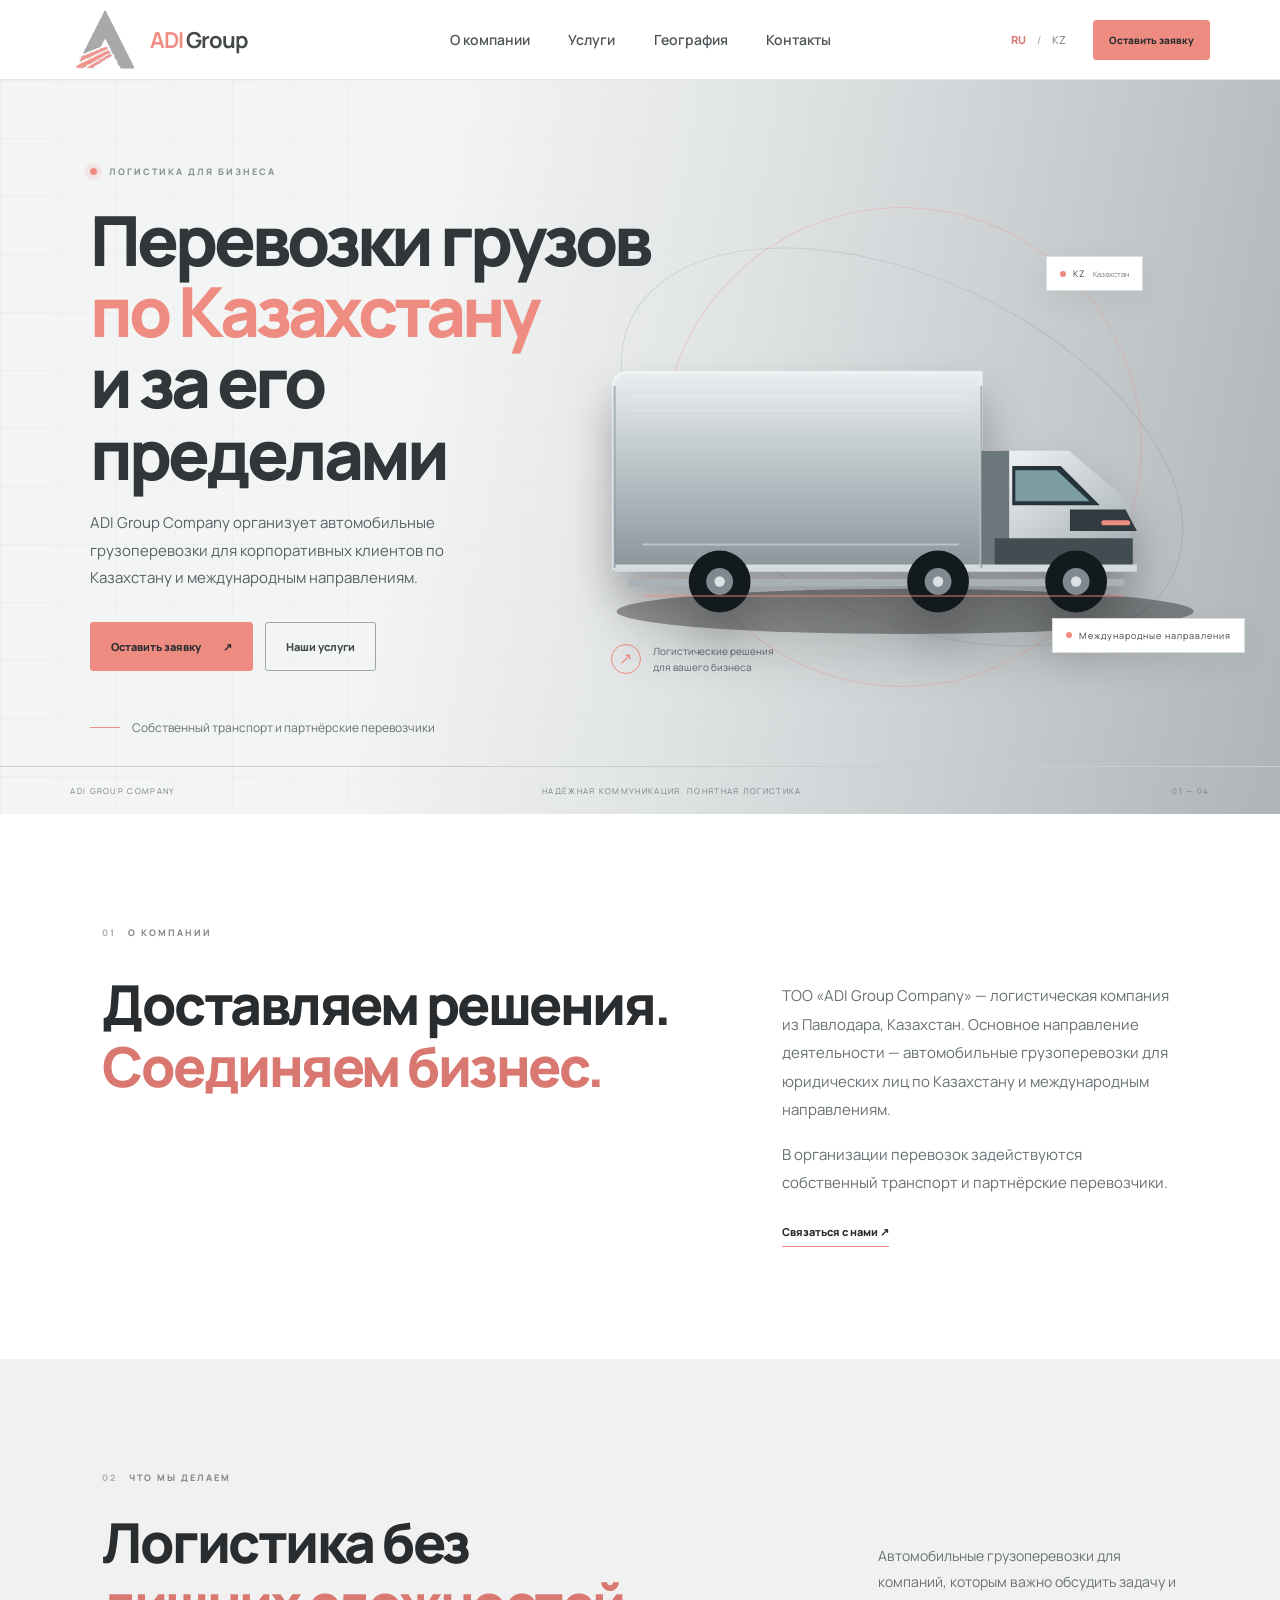
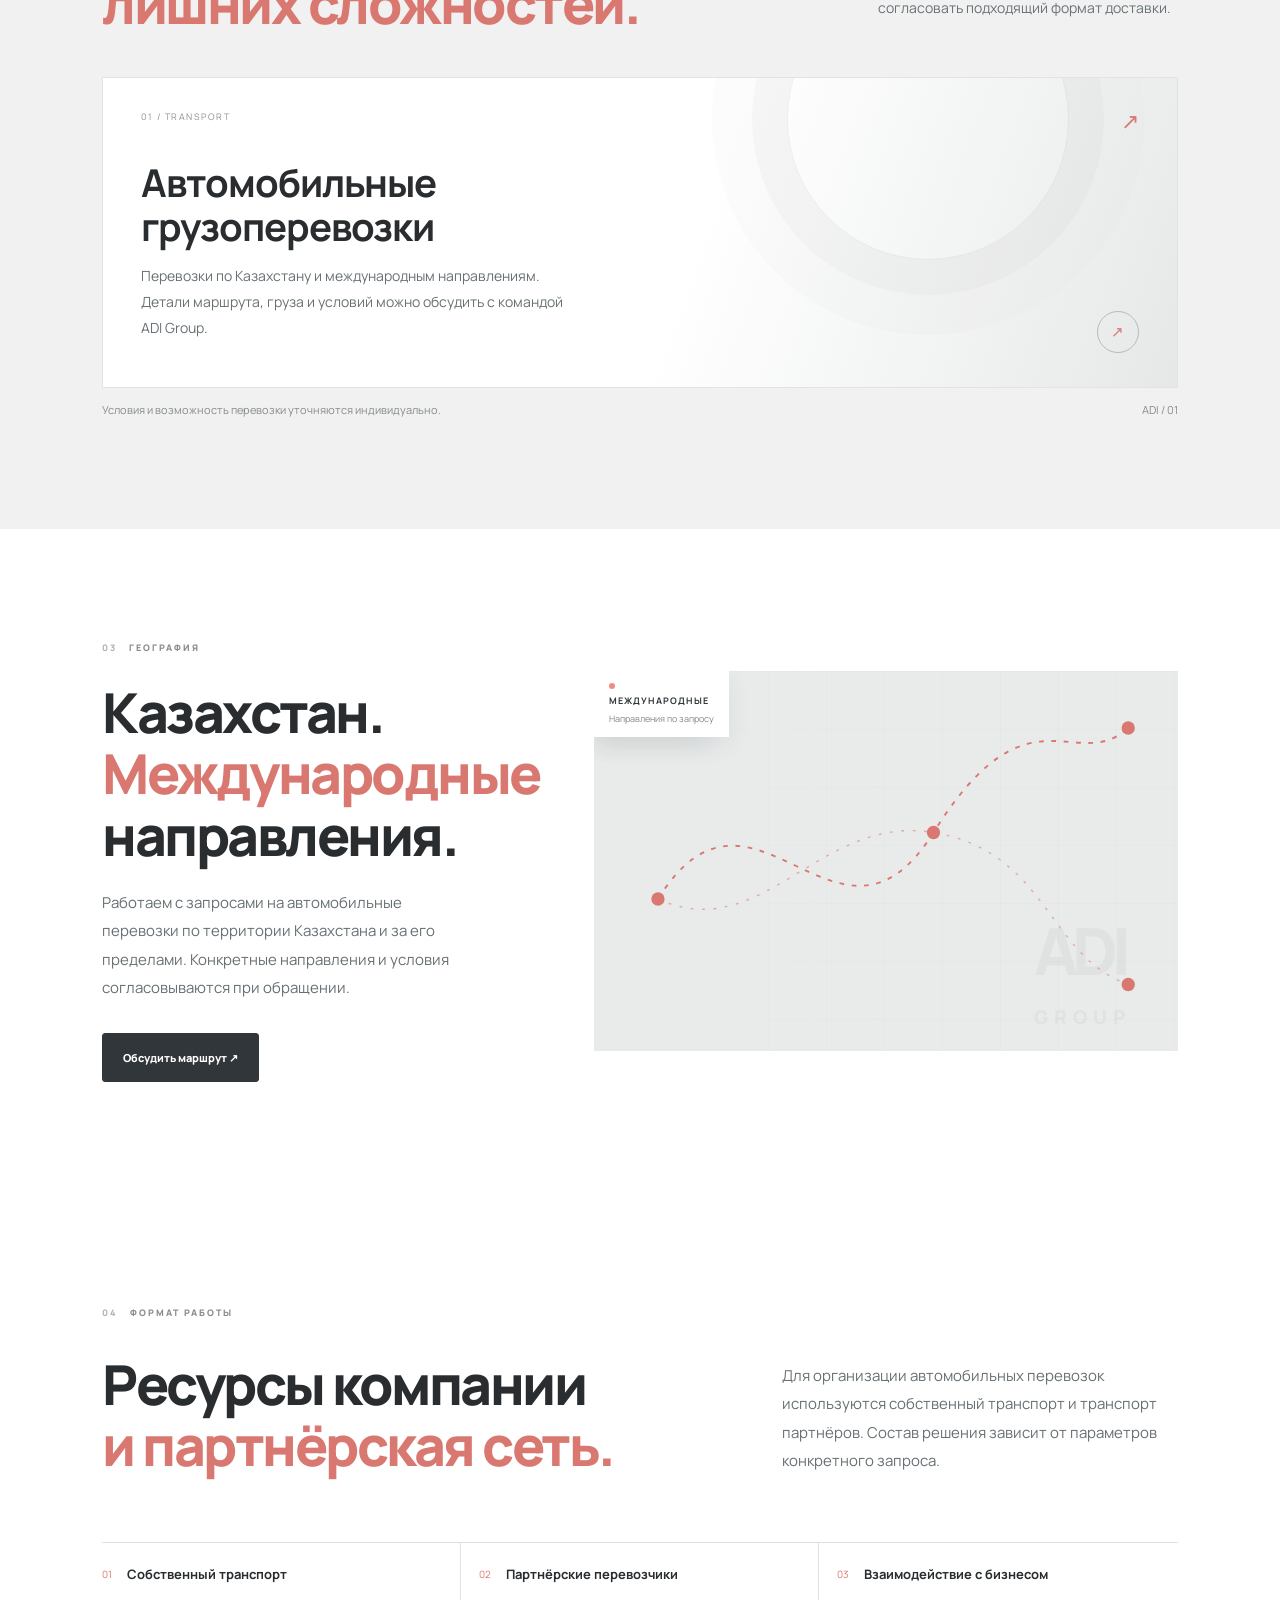
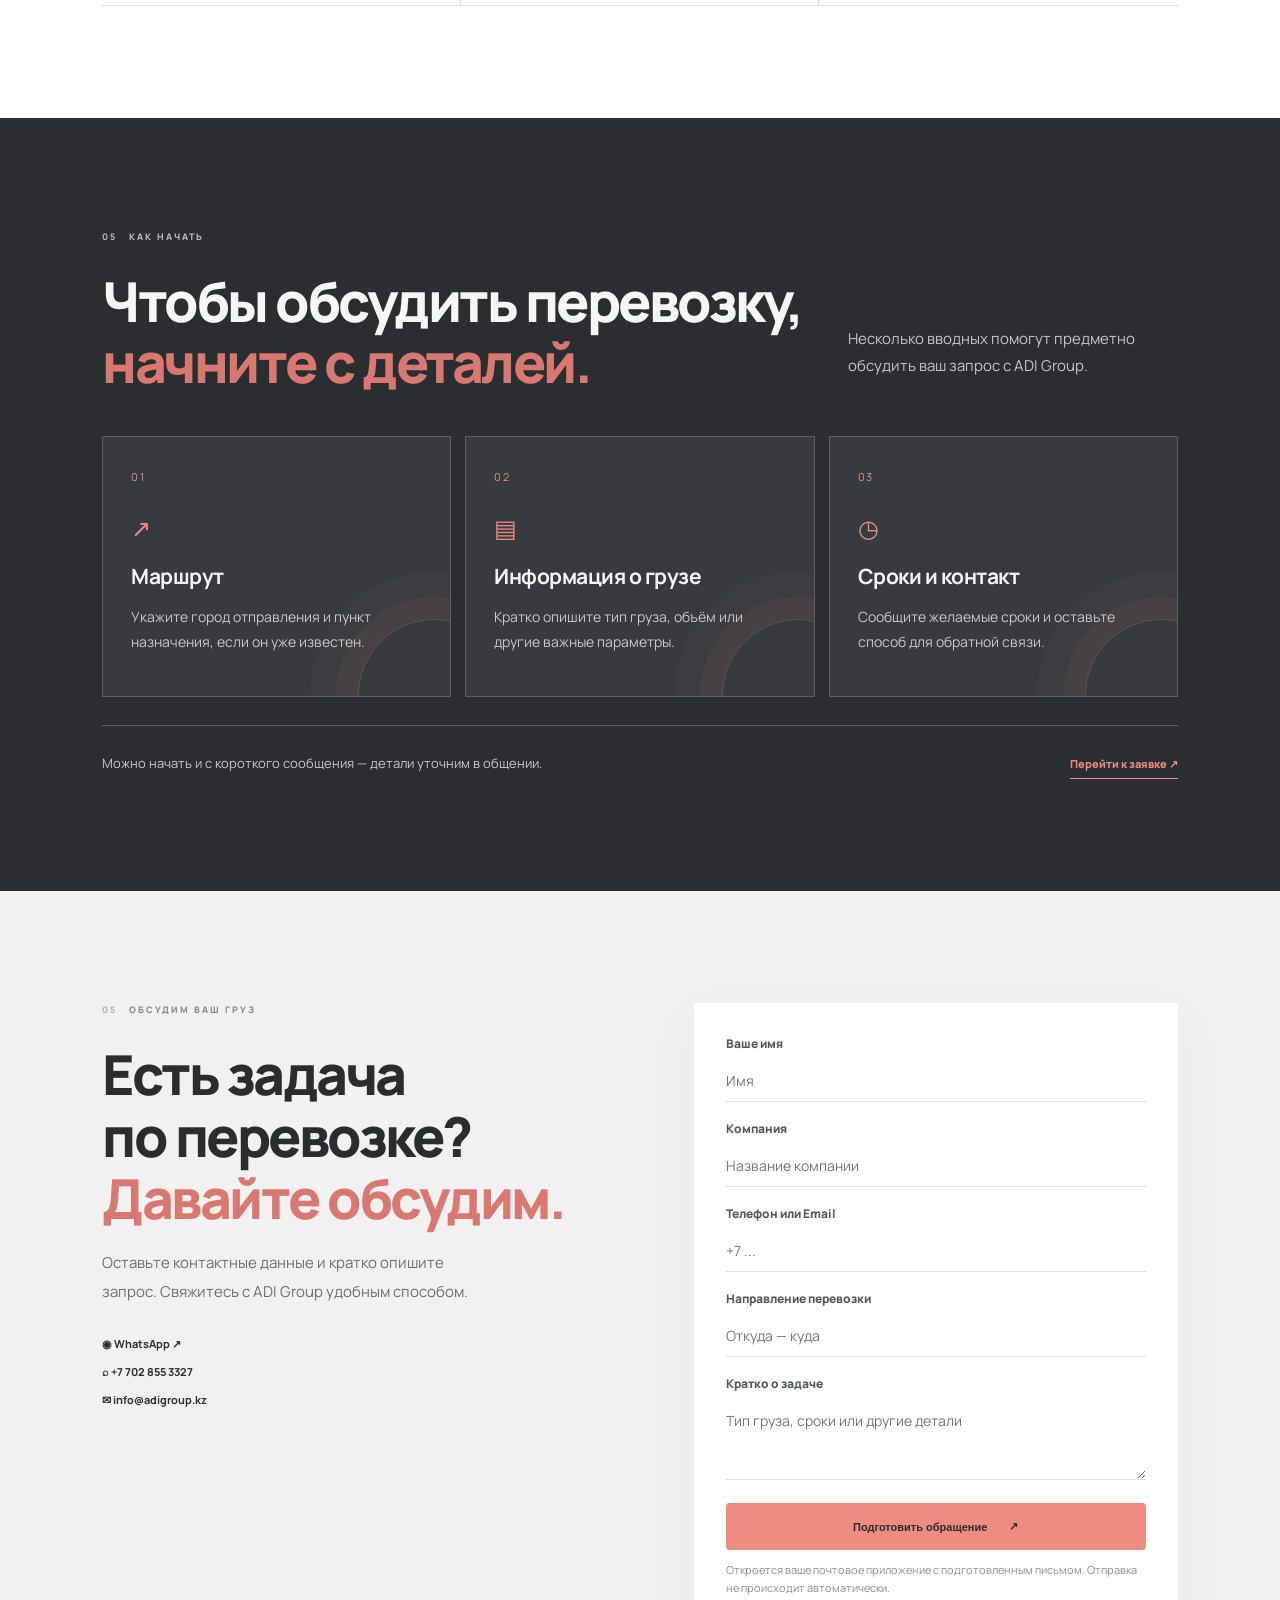
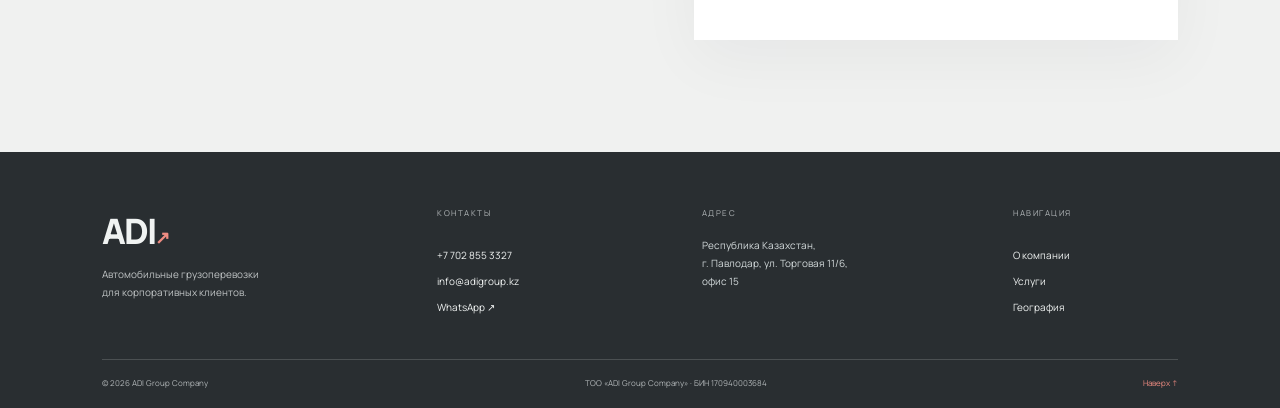
==== index.html @ 03a08337 "Add files via upload" ====
<!doctype html>
<html lang="ru">
<head>
<meta charset="utf-8">
<meta name="viewport" content="width=device-width, initial-scale=1">
<meta name="theme-color" content="#ffffff">
<link rel="icon" type="image/png" sizes="32x32" href="favicon-32.png">
<link rel="icon" type="image/png" sizes="192x192" href="favicon-192.png">
<link rel="apple-touch-icon" sizes="180x180" href="apple-touch-icon.png">
<meta name="description" content="ADI Group Company — автомобильные грузоперевозки по Казахстану и международным направлениям.">
<title>ADI Group Company — логистика</title>
<link rel="stylesheet" href="styles.css">
</head>
<body>
<header class="header">
  <a class="brand" href="#top" aria-label="ADI Group Company">
    <img src="adi-logo.png" alt="ADI Group Company" onerror="this.style.display='none'">
    <span class="brand-fallback"><b><i>ADI</i> Group</b></span>
  </a>
  <nav class="nav" id="nav">
    <a href="#about" data-i18n="navAbout">О компании</a>
    <a href="#services" data-i18n="navServices">Услуги</a>
    <a href="#geography" data-i18n="navGeo">География</a>
    <a href="#contacts" data-i18n="navContacts">Контакты</a>
  </nav>
  <div class="header-actions">
    <div class="lang-switch" aria-label="Язык"><button class="lang active" data-lang="ru">RU</button><span>/</span><button class="lang" data-lang="kk">KZ</button></div>
    <a class="button button-small" href="#request" data-i18n="request">Оставить заявку</a>
    <button class="menu-toggle" id="menuToggle" aria-label="Открыть меню">☰</button>
  </div>
</header>

<main id="top">
<section class="hero">
  <div class="hero-grid"></div>
  <div class="hero-content">
    <div class="eyebrow"><span class="pulse"></span><span data-i18n="eyebrow">ЛОГИСТИКА ДЛЯ БИЗНЕСА</span></div>
    <h1 data-i18n="heroTitle">Перевозки грузов<br><em>по Казахстану</em><br>и за его пределами</h1>
    <p class="hero-copy" data-i18n="heroCopy">ADI Group Company организует автомобильные грузоперевозки для корпоративных клиентов по Казахстану и международным направлениям.</p>
    <div class="hero-buttons">
      <a class="button" href="#request" data-i18n="request">Оставить заявку <span>↗</span></a>
      <a class="button button-ghost" href="#services" data-i18n="learn">Наши услуги</a>
    </div>
    <div class="hero-note"><span class="line"></span><span data-i18n="heroNote">Собственный транспорт и партнёрские перевозчики</span></div>
  </div>
  <div class="hero-art" aria-label="Иллюстрация грузового автомобиля">
    <div class="orbit orbit-one"></div><div class="orbit orbit-two"></div>
    <div class="route-label label-a"><span class="dot"></span> KZ <small data-i18n="routeLocal">Казахстан</small></div>
    <div class="route-label label-b"><span class="dot lime"></span><span data-i18n="routeIntl">Международные направления</span></div>
    <svg class="truck" viewBox="0 0 660 360" role="img" aria-label="Грузовой автомобиль">
      <defs><linearGradient id="cab" x1="0" y1="0" x2="1" y2="1"><stop stop-color="#f7f9fa"/><stop offset="1" stop-color="#9ea8ad"/></linearGradient><linearGradient id="trailer" x1="0" y1="0" x2="0" y2="1"><stop stop-color="#e9eef0"/><stop offset="1" stop-color="#8a969c"/></linearGradient></defs>
      <ellipse cx="333" cy="310" rx="280" ry="22" fill="#000" opacity=".35"/>
      <path d="M50 91 Q50 78 64 78 H407 V268 H50Z" fill="url(#trailer)" stroke="#f4f7f8" stroke-opacity=".65" stroke-width="3"/>
      <path d="M65 101H393M65 115H393" stroke="#fff" opacity=".22"/>
      <path d="M407 154H492L552 205V268H407Z" fill="url(#cab)"/>
      <path d="M437 169H484L522 207H437Z" fill="#25343b"/>
      <path d="M440 173H480L512 203H440Z" fill="#8eb0b8" opacity=".85"/>
      <path d="M407 154H434V268H407Z" fill="#6c777c"/>
      <path d="M493 211H547L558 232H493Z" fill="#303a3f"/>
      <path d="M420 239H554V268H420Z" fill="#424d52"/>
      <path d="M51 268H558" stroke="#d5dadd" stroke-width="7"/>
      <path d="M67 282H543" stroke="#a8b2b6" stroke-width="7" stroke-linecap="round"/>
      <circle cx="153" cy="281" r="30" fill="#131a1e"/><circle cx="153" cy="281" r="13" fill="#7e8a90"/><circle cx="153" cy="281" r="5" fill="#dce2e4"/>
      <circle cx="365" cy="281" r="30" fill="#131a1e"/><circle cx="365" cy="281" r="13" fill="#7e8a90"/><circle cx="365" cy="281" r="5" fill="#dce2e4"/>
      <circle cx="499" cy="281" r="30" fill="#131a1e"/><circle cx="499" cy="281" r="13" fill="#7e8a90"/><circle cx="499" cy="281" r="5" fill="#dce2e4"/>
      <path d="M78 245H385" stroke="#c4ced1" stroke-width="2" opacity=".8"/>
      <path d="M526 224H549" stroke="#ef8c82" stroke-width="5" stroke-linecap="round"/>
      <path d="M51 91V268M407 91V268" stroke="#6d7b80" stroke-opacity=".5" stroke-width="2"/>
      <path d="M80 295H545" stroke="#ef8c82" stroke-width="2" opacity=".45"/>
    </svg>
    <div class="art-caption"><span class="caption-icon">↗</span><span data-i18n="artCaption">Логистические решения<br>для вашего бизнеса</span></div>
  </div>
  <div class="hero-bottom"><span>ADI GROUP COMPANY</span><span data-i18n="heroBottom">НАДЁЖНАЯ КОММУНИКАЦИЯ. ПОНЯТНАЯ ЛОГИСТИКА.</span><span>01 — 04</span></div>
</section>

<section class="intro section" id="about">
  <div class="section-kicker"><span>01</span><span data-i18n="aboutKicker">О КОМПАНИИ</span></div>
  <div class="intro-layout">
    <h2 data-i18n="aboutTitle">Доставляем решения.<br><em>Соединяем бизнес.</em></h2>
    <div class="intro-text"><p data-i18n="aboutText">ТОО «ADI Group Company» — логистическая компания из Павлодара, Казахстан. Основное направление деятельности — автомобильные грузоперевозки для юридических лиц по Казахстану и международным направлениям.</p><p data-i18n="aboutText2">В организации перевозок задействуются собственный транспорт и партнёрские перевозчики.</p><a class="text-link" href="#contacts" data-i18n="contactUs">Связаться с нами ↗</a></div>
  </div>
</section>

<section class="services section" id="services">
  <div class="section-heading"><div><div class="section-kicker"><span>02</span><span data-i18n="servicesKicker">ЧТО МЫ ДЕЛАЕМ</span></div><h2 data-i18n="servicesTitle">Логистика без<br><em>лишних сложностей.</em></h2></div><p data-i18n="servicesLead">Автомобильные грузоперевозки для компаний, которым важно обсудить задачу и согласовать подходящий формат доставки.</p></div>
  <div class="service-card">
    <div class="service-number">01 / TRANSPORT</div><div class="service-icon">↗</div>
    <h3 data-i18n="serviceTitle">Автомобильные<br>грузоперевозки</h3>
    <p data-i18n="serviceText">Перевозки по Казахстану и международным направлениям. Детали маршрута, груза и условий можно обсудить с командой ADI Group.</p>
    <a href="#request" class="round-arrow" aria-label="Оставить заявку">↗</a>
  </div>
  <div class="service-foot"><span data-i18n="serviceFoot">Условия и возможность перевозки уточняются индивидуально.</span><span>ADI / 01</span></div>
</section>

<section class="geography section" id="geography">
  <div class="geo-copy"><div class="section-kicker"><span>03</span><span data-i18n="geoKicker">ГЕОГРАФИЯ</span></div><h2 data-i18n="geoTitle">Казахстан.<br><em>Международные</em><br>направления.</h2><p data-i18n="geoText">Работаем с запросами на автомобильные перевозки по территории Казахстана и за его пределами. Конкретные направления и условия согласовываются при обращении.</p><a class="button button-dark" href="#request" data-i18n="discussRoute">Обсудить маршрут ↗</a></div>
  <div class="map-visual">
    <div class="map-grid"></div><svg viewBox="0 0 600 400" class="map-lines" aria-hidden="true"><path d="M60 240 C160 80 250 330 350 170 S500 110 555 60" fill="none" stroke="#ef8c82" stroke-width="2" stroke-dasharray="5 8"/><path d="M60 240 C170 290 230 150 350 170 S470 300 555 330" fill="none" stroke="#ef8c82" stroke-width="1.5" stroke-dasharray="3 9" opacity=".55"/><circle cx="60" cy="240" r="7" fill="#ef8c82"/><circle cx="350" cy="170" r="7" fill="#ef8c82"/><circle cx="555" cy="60" r="7" fill="#ef8c82"/><circle cx="555" cy="330" r="7" fill="#ef8c82"/></svg>
    <div class="map-tag tag-one"><span class="dot lime"></span><b>КАЗАХСТАН</b><small data-i18n="mapBase">Базовая география</small></div><div class="map-tag tag-two"><span class="dot"></span><b data-i18n="mapBeyond">МЕЖДУНАРОДНЫЕ</b><small data-i18n="mapRoutes">Направления по запросу</small></div>
    <div class="map-watermark">ADI<br><span>GROUP</span></div>
  </div>
</section>

<section class="approach section">
  <div class="section-kicker"><span>04</span><span data-i18n="approachKicker">ФОРМАТ РАБОТЫ</span></div>
  <div class="approach-layout"><h2 data-i18n="approachTitle">Ресурсы компании<br><em>и партнёрская сеть.</em></h2><p data-i18n="approachText">Для организации автомобильных перевозок используются собственный транспорт и транспорт партнёров. Состав решения зависит от параметров конкретного запроса.</p></div>
  <div class="approach-strip"><div><span class="strip-symbol">01</span><b data-i18n="ownFleet">Собственный транспорт</b></div><div><span class="strip-symbol">02</span><b data-i18n="partners">Партнёрские перевозчики</b></div><div><span class="strip-symbol">03</span><b data-i18n="b2b">Взаимодействие с бизнесом</b></div></div>
</section>



<section class="details section" id="how-to-start">
  <div class="section-kicker"><span>05</span><span data-i18n="detailsKicker">КАК НАЧАТЬ</span></div>
  <div class="details-heading">
    <h2 data-i18n="detailsTitle">Чтобы обсудить перевозку,<br><em>начните с деталей.</em></h2>
    <p data-i18n="detailsLead">Несколько вводных помогут предметно обсудить ваш запрос с ADI Group.</p>
  </div>
  <div class="details-cards">
    <article class="detail-card"><span class="detail-index">01</span><div class="detail-icon">↗</div><h3 data-i18n="detailOneTitle">Маршрут</h3><p data-i18n="detailOneText">Укажите город отправления и пункт назначения, если он уже известен.</p></article>
    <article class="detail-card"><span class="detail-index">02</span><div class="detail-icon">▤</div><h3 data-i18n="detailTwoTitle">Информация о грузе</h3><p data-i18n="detailTwoText">Кратко опишите тип груза, объём или другие важные параметры.</p></article>
    <article class="detail-card"><span class="detail-index">03</span><div class="detail-icon">◷</div><h3 data-i18n="detailThreeTitle">Сроки и контакт</h3><p data-i18n="detailThreeText">Сообщите желаемые сроки и оставьте способ для обратной связи.</p></article>
  </div>
  <div class="details-cta"><span data-i18n="detailsBottom">Можно начать и с короткого сообщения — детали уточним в общении.</span><a class="text-link" href="#request" data-i18n="detailsButton">Перейти к заявке ↗</a></div>
</section>

<section class="request section" id="request">
  <div class="request-copy"><div class="section-kicker"><span>05</span><span data-i18n="requestKicker">ОБСУДИМ ВАШ ГРУЗ</span></div><h2 data-i18n="requestTitle">Есть задача<br>по перевозке?<br><em>Давайте обсудим.</em></h2><p data-i18n="requestText">Оставьте контактные данные и кратко опишите запрос. Свяжитесь с ADI Group удобным способом.</p><div class="quick-links"><a href="https://wa.me/77028553327" target="_blank" rel="noopener">◉ WhatsApp ↗</a><a href="tel:+77028553327">⌕ +7 702 855 3327</a><a href="mailto:info@adigroup.kz">✉ info@adigroup.kz</a></div></div>
  <form class="request-form" id="leadForm">
    <label><span data-i18n="formName">Ваше имя</span><input name="name" required placeholder="Имя"></label>
    <label><span data-i18n="formCompany">Компания</span><input name="company" placeholder="Название компании"></label>
    <label><span data-i18n="formPhone">Телефон или Email</span><input name="contact" required placeholder="+7 ..."></label>
    <label><span data-i18n="formRoute">Направление перевозки</span><input name="route" placeholder="Откуда — куда"></label>
    <label><span data-i18n="formMessage">Кратко о задаче</span><textarea name="message" rows="3" placeholder="Тип груза, сроки или другие детали"></textarea></label>
    <button class="button submit-button" type="submit"><span data-i18n="sendRequest">Подготовить обращение</span><span>↗</span></button>
    <p class="form-note" data-i18n="formNote">Откроется ваше почтовое приложение с подготовленным письмом. Отправка не происходит автоматически.</p>
    <p class="form-status" id="formStatus" role="status"></p>
  </form>
</section>
</main>

<footer class="footer" id="contacts">
  <div class="footer-top"><div class="footer-brand"><div class="footer-mark">ADI<span>↗</span></div><p data-i18n="footerDesc">Автомобильные грузоперевозки<br>для корпоративных клиентов.</p></div><div class="footer-contact"><span class="footer-label" data-i18n="footerContact">КОНТАКТЫ</span><a href="tel:+77028553327">+7 702 855 3327</a><a href="mailto:info@adigroup.kz">info@adigroup.kz</a><a href="https://wa.me/77028553327" target="_blank" rel="noopener">WhatsApp ↗</a></div><div class="footer-address"><span class="footer-label" data-i18n="footerAddress">АДРЕС</span><p data-i18n="address">Республика Казахстан,<br>г. Павлодар, ул. Торговая 11/6,<br>офис 15</p></div><div class="footer-nav"><span class="footer-label" data-i18n="footerMenu">НАВИГАЦИЯ</span><a href="#about" data-i18n="navAbout">О компании</a><a href="#services" data-i18n="navServices">Услуги</a><a href="#geography" data-i18n="navGeo">География</a></div></div>
  <div class="footer-bottom"><span>© <span id="year"></span> ADI Group Company</span><span data-i18n="footerLegal">ТОО «ADI Group Company» · БИН 170940003684</span><a href="#top" data-i18n="backTop">Наверх ↑</a></div>
</footer>
<script src="script.js"></script>
</body></html>
---- styles.css ----
@import url('https://fonts.googleapis.com/css2?family=Manrope:wght@400;500;600;700;800&display=swap');
:root{--bg:#f5f5f4;--panel:#fff;--text:#292d30;--muted:#74797c;--lime:#ef8c82;--line:rgba(45,49,52,.14);--coral:#ef8c82;--brand-gray:#a7a9ab}
*{box-sizing:border-box}html{scroll-behavior:smooth;scroll-padding-top:82px}body{margin:0;background:#f5f5f4;color:#292d30;font-family:Manrope,Arial,sans-serif}a{color:inherit;text-decoration:none}
.header{height:80px;background:#fff;color:#303437;display:flex;align-items:center;justify-content:space-between;padding:0 clamp(20px,5.5vw,86px);position:sticky;top:0;z-index:20;border-bottom:1px solid #e8e9e8}
.brand{display:flex;align-items:center;gap:12px;width:auto;min-width:190px}.brand img{width:64px;height:64px;object-fit:contain;flex:0 0 auto}.brand-fallback{display:flex;flex-direction:column;font-size:18px;line-height:1}.brand-fallback b{letter-spacing:-1px}.brand-fallback small{font-size:7px;letter-spacing:2px;color:#111;margin-top:5px}
.nav{display:flex;gap:clamp(18px,3vw,42px);font-size:13px;font-weight:600;color:#555b5e}.nav a{position:relative;padding:10px 0;transition:color .22s ease}.nav a::after{content:'';position:absolute;left:0;right:0;bottom:2px;height:2px;background:#ef8c82;transform:scaleX(0);transform-origin:left;transition:transform .24s ease;box-shadow:0 0 8px rgba(239,140,130,.5)}.nav a:hover,.nav a:focus-visible{color:#d96f67}.nav a:hover::after,.nav a:focus-visible::after{transform:scaleX(1)}.footer a:hover{color:#d96f67}.header-actions{display:flex;align-items:center;gap:22px}.lang-switch{display:flex;gap:6px;align-items:center;font-size:11px;color:#9a9d9f}.lang{background:none;border:0;color:#74797c;font:inherit;padding:5px;cursor:pointer}.lang.active{color:#d96f67;font-weight:800}
.button{display:inline-flex;align-items:center;justify-content:center;gap:22px;background:#ef8c82;color:#292d30;border:1px solid #ef8c82;padding:16px 20px;font-size:11px;font-weight:800;border-radius:3px;transition:.2s}.button:hover{background:#f5a39a;border-color:#f5a39a;transform:translateY(-2px)}.button-small{padding:12px 15px;font-size:10px}.menu-toggle{display:none;background:none;color:#303437;border:0;font-size:24px}
.hero{min-height:620px;background:linear-gradient(105deg,#292e31 0%,#343a3e 54%,#555b5e 100%);color:#f6f7f6;position:relative;overflow:hidden;padding:85px clamp(20px,7vw,110px) 78px;display:flex;align-items:center}
.hero-grid,.map-grid{position:absolute;inset:0;background-image:linear-gradient(rgba(255,255,255,.035) 1px,transparent 1px),linear-gradient(90deg,rgba(255,255,255,.035) 1px,transparent 1px);background-size:58px 58px;mask-image:linear-gradient(90deg,transparent,#000 50%,#000)}
.hero-content{position:relative;z-index:3;width:52%;max-width:640px}.eyebrow,.section-kicker{display:flex;align-items:center;gap:12px;font-size:9px;letter-spacing:2px;font-weight:800;color:#c5c8c9}.pulse{width:7px;height:7px;background:#ef8c82;border-radius:50%;box-shadow:0 0 0 5px rgba(239,140,130,.15)}
h1{font-size:clamp(43px,5.4vw,76px);line-height:1.03;letter-spacing:-4px;margin:26px 0 20px;font-weight:800}h1 em,h2 em{font-style:normal;color:#ef8c82}.hero-copy{font-size:13px;line-height:1.9;color:#d0d3d4;max-width:435px}.hero-buttons{display:flex;gap:12px;margin-top:30px}.button-ghost{background:transparent;color:#f0f1f1;border-color:#9a9fa1}.button-ghost:hover{background:#4a5053}.hero-note{display:flex;align-items:center;gap:12px;margin-top:48px;color:#c0c4c5;font-size:10px}.line{width:30px;height:1px;background:#ef8c82}
.hero-art{position:absolute;right:1%;width:57%;height:100%;top:0;display:flex;align-items:center;justify-content:center}.truck{width:100%;max-width:680px;position:relative;z-index:2;filter:drop-shadow(0 28px 22px rgba(0,0,0,.3));margin-top:60px}.orbit{position:absolute;border:1px solid rgba(239,140,130,.25);border-radius:50%;width:480px;height:480px;transform:rotate(-25deg)}.orbit-two{width:600px;height:340px;border-color:rgba(255,255,255,.12);transform:rotate(25deg)}
.route-label{position:absolute;z-index:4;background:#41484b;border:1px solid rgba(255,255,255,.18);padding:10px 13px;font-size:9px;letter-spacing:1px;color:#f2f3f3;display:flex;align-items:center;gap:7px;box-shadow:0 12px 35px #0003}.route-label small{color:#d0d3d4;letter-spacing:0}.dot{width:6px;height:6px;border-radius:50%;background:#ef8c82;display:inline-block}.dot.lime{background:#ef8c82}.label-a{top:24%;right:17%}.label-b{bottom:22%;right:3%}.art-caption{position:absolute;bottom:19%;left:10%;display:flex;align-items:center;gap:12px;color:#d0d3d4;font-size:10px;line-height:1.6}.caption-icon{width:30px;height:30px;display:grid;place-items:center;border:1px solid #ef8c82;color:#ef8c82;border-radius:50%;font-size:16px}
.hero-bottom{position:absolute;bottom:0;left:0;right:0;padding:18px clamp(20px,5.5vw,86px);border-top:1px solid rgba(255,255,255,.17);display:flex;justify-content:space-between;color:#c0c4c5;font-size:8px;letter-spacing:1.3px}
.section{padding:100px clamp(20px,8vw,125px)}.section-kicker{color:#858b8e}.section-kicker span:first-child{color:#b0b4b6}h2{font-size:clamp(34px,4.3vw,58px);line-height:1.12;letter-spacing:-2.5px;margin:0;font-weight:800}h2 em{color:#d97870}
.intro{background:#fff}.intro-layout{display:grid;grid-template-columns:1.2fr .8fr;gap:8%;align-items:start;margin-top:35px}.intro-text{padding-top:8px}.intro-text p,.geo-copy p,.approach-layout p,.request-copy>p{font-size:13px;line-height:1.9;color:#687074;margin:0 0 16px}.text-link{display:inline-block;font-size:11px;font-weight:800;margin-top:10px;border-bottom:1px solid #ef8c82;padding-bottom:7px}
.services{background:#f0f1f0}.section-heading{display:flex;justify-content:space-between;align-items:end;gap:40px;margin-bottom:42px}.section-heading h2{margin-top:28px}.section-heading>p{max-width:300px;color:#697276;font-size:12px;line-height:1.8}
.service-card{background:linear-gradient(110deg,#fff 0%,#fff 55%,#e6e8e8 100%);color:#292d30;min-height:260px;padding:32px 38px;position:relative;overflow:hidden;border:1px solid #e2e4e4}.service-card:after{content:"";position:absolute;width:280px;height:280px;border:1px solid #a7a9ab30;border-radius:50%;right:10%;top:-100px;box-shadow:0 0 0 35px #a7a9ab12,0 0 0 75px #a7a9ab09}.service-number{font-size:9px;color:#8b9092;letter-spacing:1.5px}.service-icon{position:absolute;right:38px;top:28px;color:#d97870;font-size:22px}.service-card h3{font-size:31px;line-height:1.15;letter-spacing:-1px;margin:38px 0 12px;position:relative;z-index:1}.service-card p{max-width:440px;color:#687074;font-size:11px;line-height:1.8;position:relative;z-index:1}.round-arrow{position:absolute;right:38px;bottom:34px;border:1px solid #b7bbbd;color:#d97870;width:42px;height:42px;border-radius:50%;display:grid;place-items:center;z-index:2}.service-foot{display:flex;justify-content:space-between;color:#858b8e;font-size:9px;padding-top:14px}
.geography{background:#fff;display:grid;grid-template-columns:.8fr 1.2fr;gap:5%;align-items:center}.geo-copy h2{margin:28px 0 22px}.geo-copy p{max-width:370px}.button-dark{background:#303639;border-color:#303639;color:#fff;margin-top:14px}.button-dark:hover{background:#4b5255}
.map-visual{height:380px;background:#e9ebeb;position:relative;overflow:hidden;color:#303639}.map-grid{opacity:.45;background-image:linear-gradient(#a7a9ab20 1px,transparent 1px),linear-gradient(90deg,#a7a9ab20 1px,transparent 1px)}.map-lines{position:absolute;inset:0;width:100%;height:100%;z-index:2}.map-lines path{stroke:#d97870}.map-lines circle{fill:#d97870}.map-tag{position:absolute;z-index:3;background:#fff;padding:12px 15px;display:flex;flex-direction:column;gap:5px;font-size:9px;letter-spacing:1px;box-shadow:0 8px 25px #29323612}.map-tag small{font-size:9px;letter-spacing:0;color:#81888b}.map-watermark{position:absolute;right:8%;bottom:7%;font-size:65px;line-height:.75;font-weight:800;color:#a7a9ab20;letter-spacing:-6px}.map-watermark span{font-size:19px;letter-spacing:6px}
.approach{background:#fff;color:#292d30}.approach .section-kicker{color:#858b8e}.approach-layout{display:grid;grid-template-columns:1.2fr .8fr;gap:8%;margin:35px 0 50px}.approach-layout p{color:#687074;padding-top:8px}.approach-strip{display:grid;grid-template-columns:repeat(3,1fr);border-top:1px solid #dfe2e2;border-bottom:1px solid #dfe2e2}.approach-strip>div{padding:22px 18px;display:flex;align-items:center;gap:15px;border-right:1px solid #dfe2e2;font-size:11px}.approach-strip>div:first-child{padding-left:0}.approach-strip>div:last-child{border:0}.strip-symbol{color:#d97870;font-size:10px}
.request{background:#f0f1f0;display:grid;grid-template-columns:1fr 1fr;gap:10%}.request-copy h2{margin:28px 0 20px}.request-copy>p{max-width:370px}.quick-links{display:flex;flex-direction:column;gap:13px;margin-top:30px;font-size:11px;font-weight:700}.quick-links a:hover{color:#d97870}.request-form{background:#fff;padding:32px;box-shadow:0 20px 60px #1520240b}.request-form label{display:block;margin-bottom:18px}.request-form label span{display:block;font-size:10px;font-weight:800;margin-bottom:8px;color:#4f5a5e}.request-form input,.request-form textarea{width:100%;border:0;border-bottom:1px solid #dce0e0;padding:11px 0;font:inherit;font-size:12px;outline:none;background:transparent;resize:vertical}.request-form input:focus,.request-form textarea:focus{border-color:#d97870}.submit-button{width:100%;cursor:pointer}.form-note,.form-status{font-size:9px;line-height:1.6;color:#849094}.form-status{color:#9b514b;font-weight:700}
.footer{background:#292e31;color:#f0f3f2;padding:55px clamp(20px,8vw,125px) 20px}.footer-top{display:grid;grid-template-columns:1.3fr 1fr 1.2fr .7fr;gap:30px;padding-bottom:45px}.footer-mark{font-size:35px;font-weight:800;letter-spacing:-2px}.footer-mark span{color:#ef8c82;font-size:18px}.footer-brand p{font-size:10px;line-height:1.8;color:#c0c4c5}.footer-label{font-size:8px;letter-spacing:1.5px;color:#b2b7b9;display:block;margin-bottom:18px}.footer-contact,.footer-nav{display:flex;flex-direction:column;gap:12px;font-size:10px}.footer-address p{font-size:10px;line-height:1.8;color:#d4dbdc}.footer-bottom{border-top:1px solid rgba(255,255,255,.16);padding-top:17px;display:flex;justify-content:space-between;color:#b2b7b9;font-size:8px}.footer-bottom a{color:#ef8c82}
@media(max-width:900px){.nav{gap:14px}.header{padding:0 22px}.hero{padding-left:7vw}.hero-content{width:58%}.hero-art{right:-12%;width:62%;opacity:.8}.section{padding:80px 7vw}.footer-top{grid-template-columns:repeat(2,1fr)}}
@media(max-width:680px){.header{height:70px}.brand{width:auto}.brand img{width:54px;height:54px}.nav{display:none;position:absolute;top:70px;left:0;right:0;background:#fff;padding:22px;flex-direction:column;border-top:1px solid #e8e9e8}.nav.open{display:flex}.header-actions{gap:10px}.header-actions>.button{display:none}.menu-toggle{display:block}.hero{min-height:740px;align-items:flex-start;padding:75px 22px 80px}.hero-content{width:100%}h1{font-size:clamp(42px,12vw,62px);letter-spacing:-2.5px}.hero-copy{max-width:370px}.hero-art{width:120%;height:360px;top:auto;bottom:48px;right:-26%;opacity:.8}.truck{margin-top:0}.orbit{width:300px;height:300px}.orbit-two{width:380px;height:230px}.label-a{top:15%;right:18%}.label-b{bottom:12%;right:12%}.art-caption{display:none}.hero-bottom{padding:14px 22px}.hero-bottom span:nth-child(2){display:none}.section{padding:70px 22px}.intro-layout,.geography,.approach-layout,.request{grid-template-columns:1fr;gap:28px}.intro-layout{margin-top:25px}.section-heading{display:block}.section-heading>p{margin-top:20px}.service-card{padding:28px 24px}.service-card h3{font-size:28px}.service-card p{max-width:80%}.round-arrow{right:22px;bottom:25px}.map-visual{height:300px}.approach-layout{margin-bottom:30px}.approach-strip{grid-template-columns:1fr}.approach-strip>div{border-right:0;border-bottom:1px solid #dfe2e2;padding:17px 0}.approach-strip>div:last-child{border-bottom:0}.request-form{padding:24px 20px}.footer{padding:45px 22px 18px}.footer-top{grid-template-columns:1fr 1fr;gap:32px 18px}.footer-bottom{flex-wrap:wrap;gap:12px}.footer-bottom span:nth-child(2){width:100%;order:3}}

/* Approved visual direction: light corporate header/hero, logo-matched gray and coral */
.header{background:#fff;color:#303437;border-bottom:1px solid #e7e8e8}
.brand{width:205px;gap:12px}.brand img{width:68px;height:68px;object-fit:contain}
.brand-fallback{font-size:22px;color:#44494c}.brand-fallback b{font-style:normal;white-space:nowrap}.brand-fallback b i{font-style:normal;color:#ef8c82}.brand-fallback small{font-size:8px;letter-spacing:2.6px;color:#92979a;margin-top:7px}
.nav{color:#4d5559}.nav a:hover,.nav a:focus-visible{color:#d97870}.lang{color:#70777a}.lang.active{color:#d97870}
.hero{background:linear-gradient(100deg,#f3f4f4 0%,#f3f4f4 33%,#dfe2e3 57%,#aeb4b7 100%);color:#30363a;min-height:630px}
.hero-grid{background-image:linear-gradient(rgba(70,76,80,.035) 1px,transparent 1px),linear-gradient(90deg,rgba(70,76,80,.035) 1px,transparent 1px);mask-image:linear-gradient(90deg,#000,transparent 72%)}
.eyebrow{color:#8b9295}.hero-copy{color:#596165}.hero-note{color:#687176}.button-ghost{color:#41494d;border-color:#a0a6a8}.button-ghost:hover{background:#e4e6e6}.hero-bottom{color:#777f82;border-color:#c9cdce}.orbit{border-color:rgba(239,140,130,.32)}.orbit-two{border-color:rgba(50,58,62,.12)}.route-label{background:#fff;color:#3c4448;border-color:#d9dddd;box-shadow:0 10px 30px #29323612}.route-label small{color:#737b7e}.art-caption{color:#5d666a}
@media(max-width:680px){.brand{width:auto;gap:7px}.brand img{width:54px;height:58px}.brand-fallback{font-size:18px}.brand-fallback small{font-size:6px;letter-spacing:1.7px}}

/* v7 content density and readable type */
body{font-size:15px}
.nav{font-size:14px}
.hero-copy{font-size:15px;line-height:1.85}
.hero-note{font-size:12px}
.section{padding-top:112px;padding-bottom:112px}
.intro-text p,.geo-copy p,.approach-layout p,.request-copy>p{font-size:15px;line-height:1.9}
.section-heading>p{font-size:14px;line-height:1.85}
.service-card h3{font-size:clamp(32px,3vw,40px)}
.service-card p{font-size:14px;line-height:1.85}
.service-foot{font-size:11px}
.approach-strip>div{font-size:13px}
.request-form label span{font-size:12px}
.request-form input,.request-form textarea{font-size:14px}
.form-note{font-size:11px}
.details{background:#292e31;color:#f5f6f6}
.details .section-kicker{color:#b8bec0}
.details-heading{display:flex;align-items:end;justify-content:space-between;gap:40px;margin:28px 0 42px}
.details-heading>p{max-width:330px;color:#c2c7c8;font-size:15px;line-height:1.8}
.details-cards{display:grid;grid-template-columns:repeat(3,1fr);gap:14px}
.detail-card{position:relative;min-height:245px;padding:28px;background:#353b3e;border:1px solid #596064;overflow:hidden}
.detail-card:after{content:"";position:absolute;width:150px;height:150px;border:1px solid #ef8c8240;border-radius:50%;right:-60px;bottom:-75px;box-shadow:0 0 0 22px #ef8c8210,0 0 0 48px #ef8c8208}
.detail-index{font-size:11px;color:#ef8c82;letter-spacing:1.5px}
.detail-icon{font-size:24px;color:#ef8c82;margin-top:25px}
.detail-card h3{font-size:21px;margin:18px 0 10px;letter-spacing:-.5px}
.detail-card p{font-size:14px;line-height:1.8;color:#c5cbcc;max-width:280px}
.details-cta{display:flex;justify-content:space-between;align-items:center;gap:20px;border-top:1px solid #596064;margin-top:28px;padding-top:20px;color:#c5cbcc;font-size:13px}
.details-cta .text-link{color:#ef8c82}
@media(max-width:680px){.section{padding-top:78px;padding-bottom:78px}.hero-copy{font-size:14px}.intro-text p,.geo-copy p,.approach-layout p,.request-copy>p{font-size:14px}.details-heading{display:block}.details-heading>p{font-size:14px;margin-top:18px}.details-cards{grid-template-columns:1fr}.detail-card{min-height:200px}.details-cta{align-items:flex-start;flex-direction:column}.service-card p{font-size:13px}}
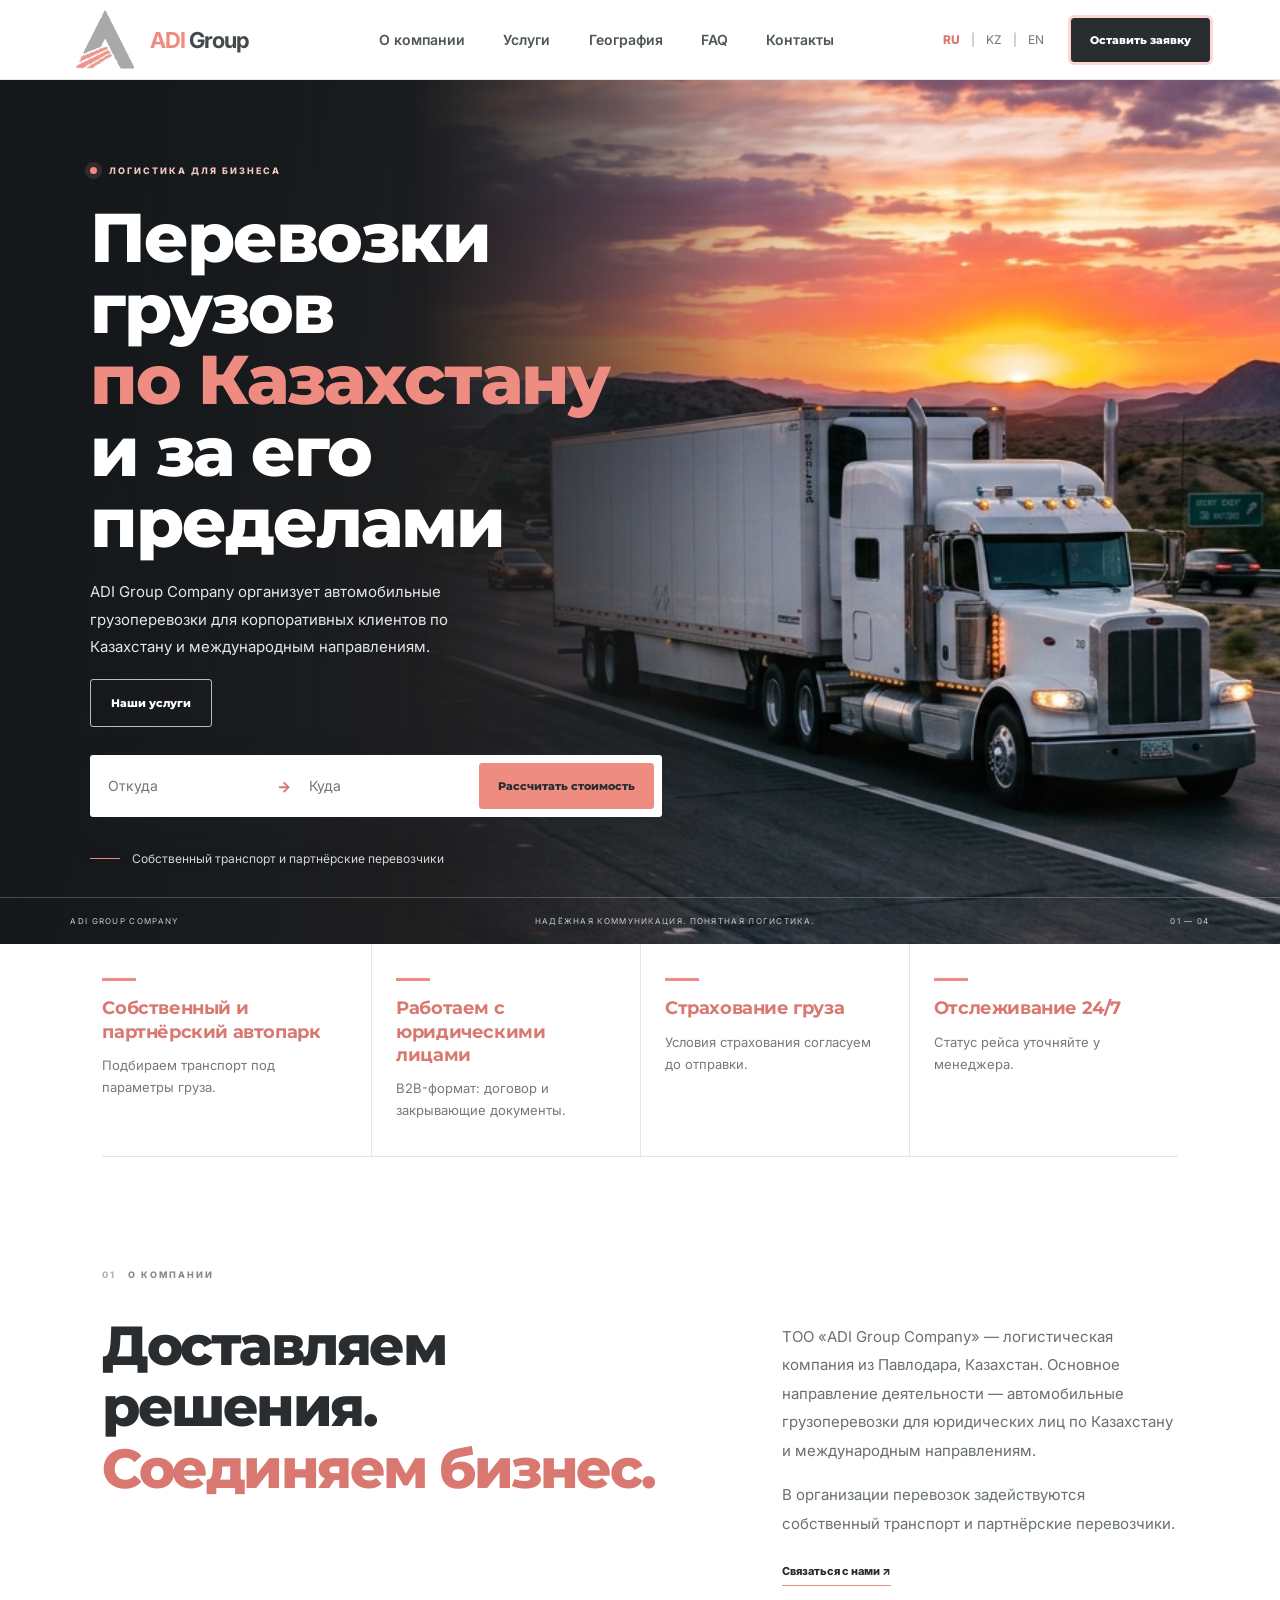
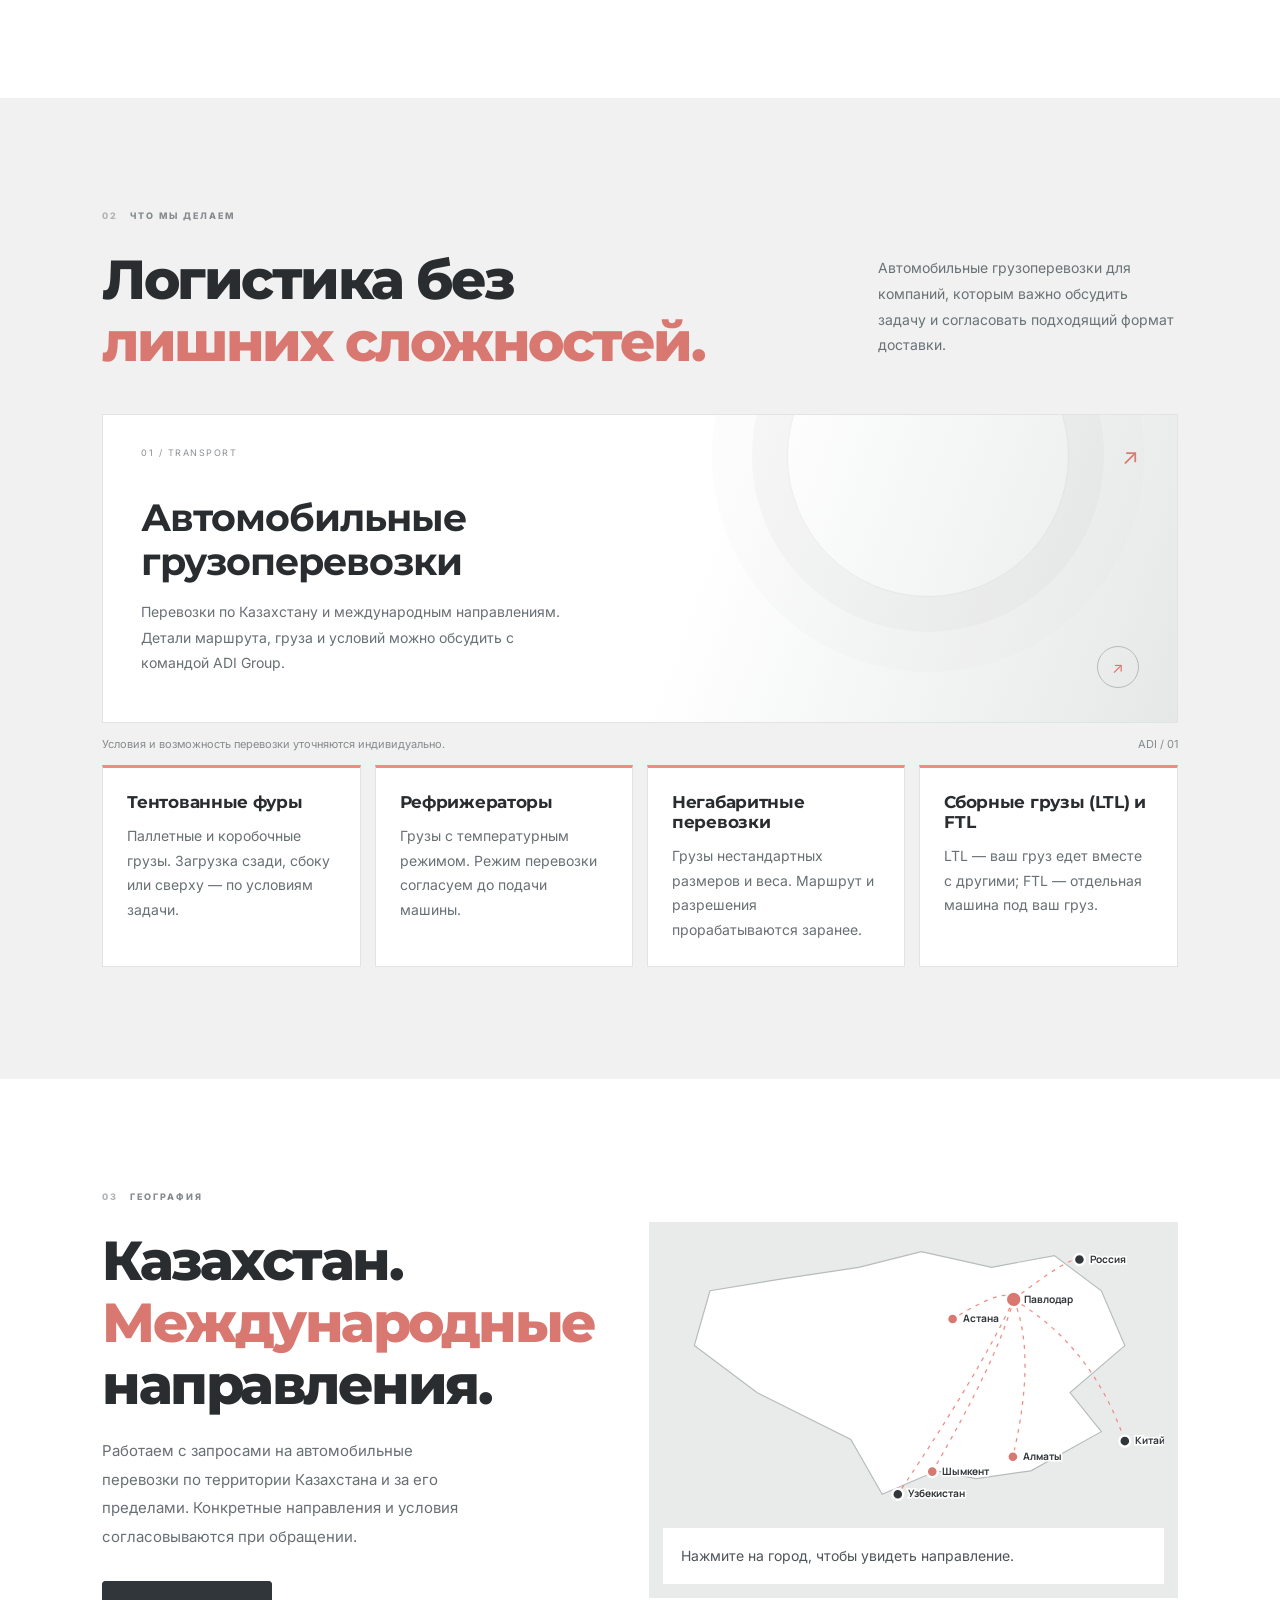
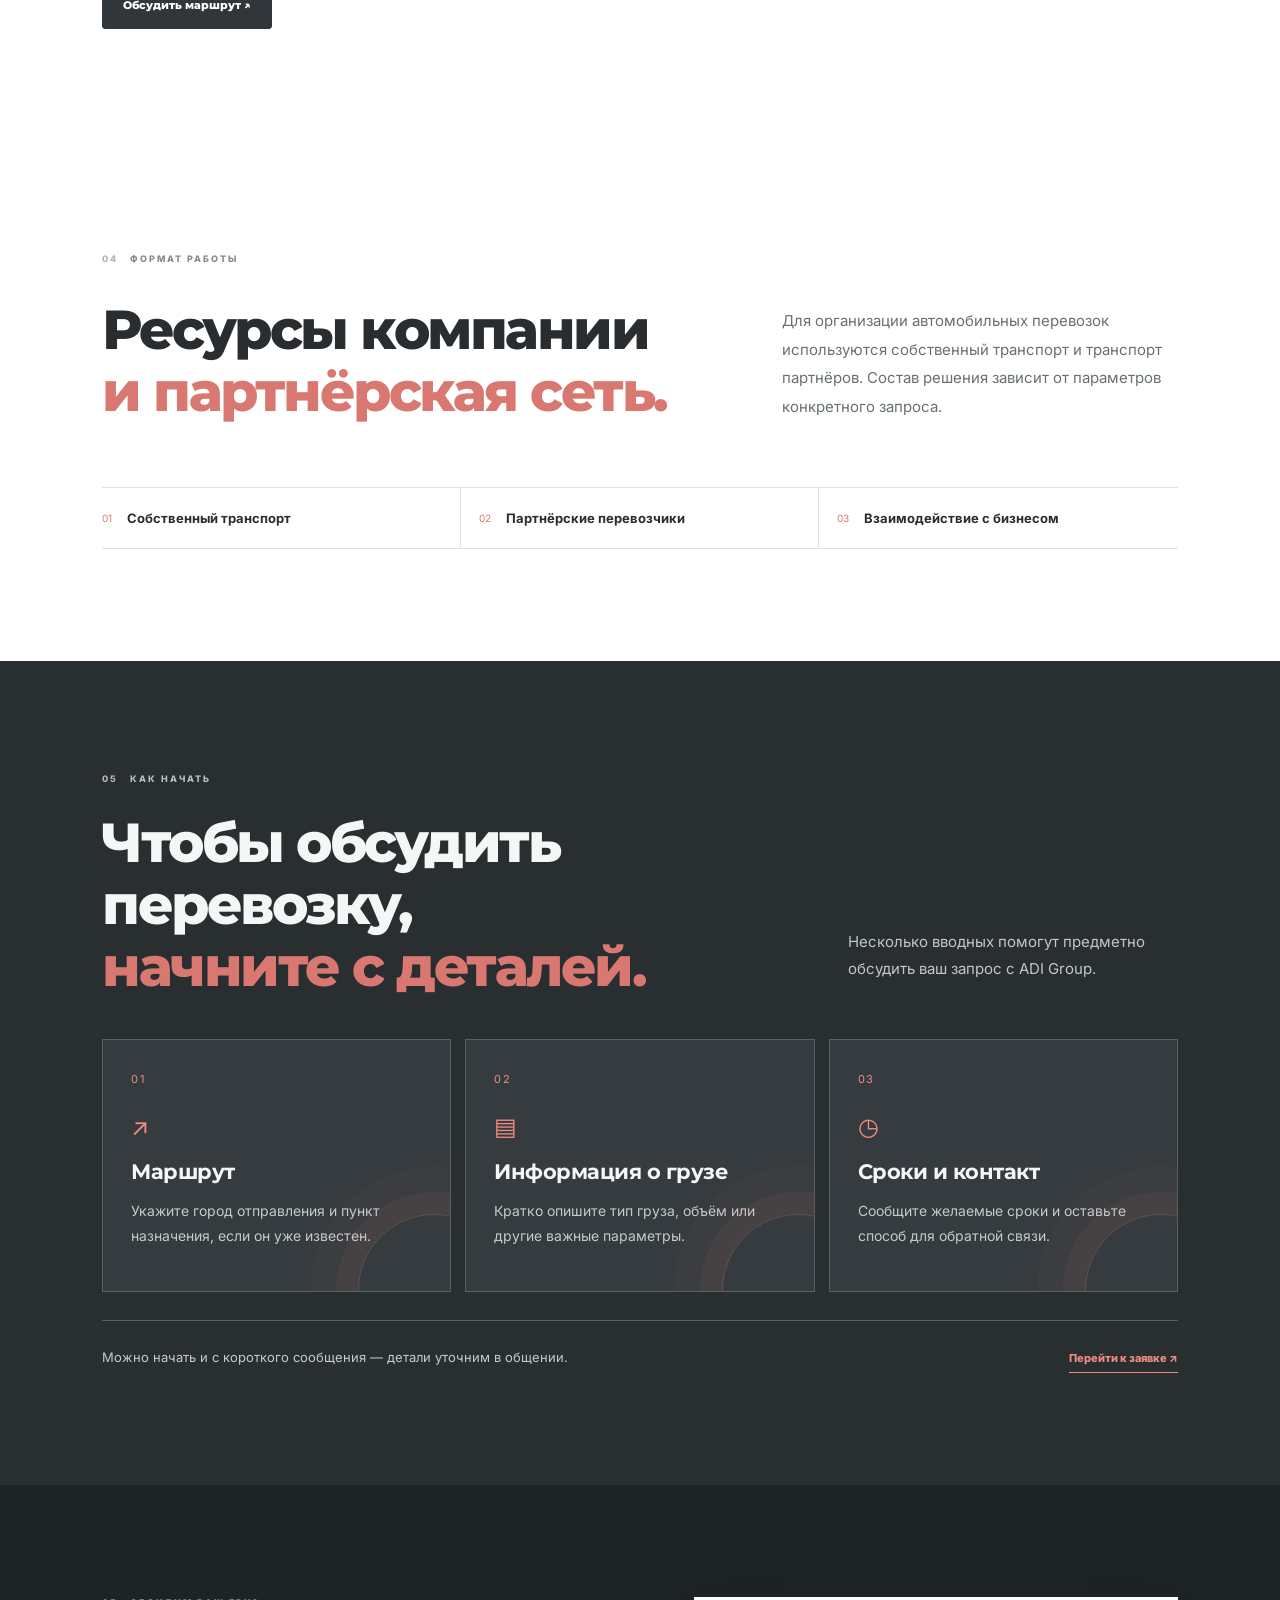
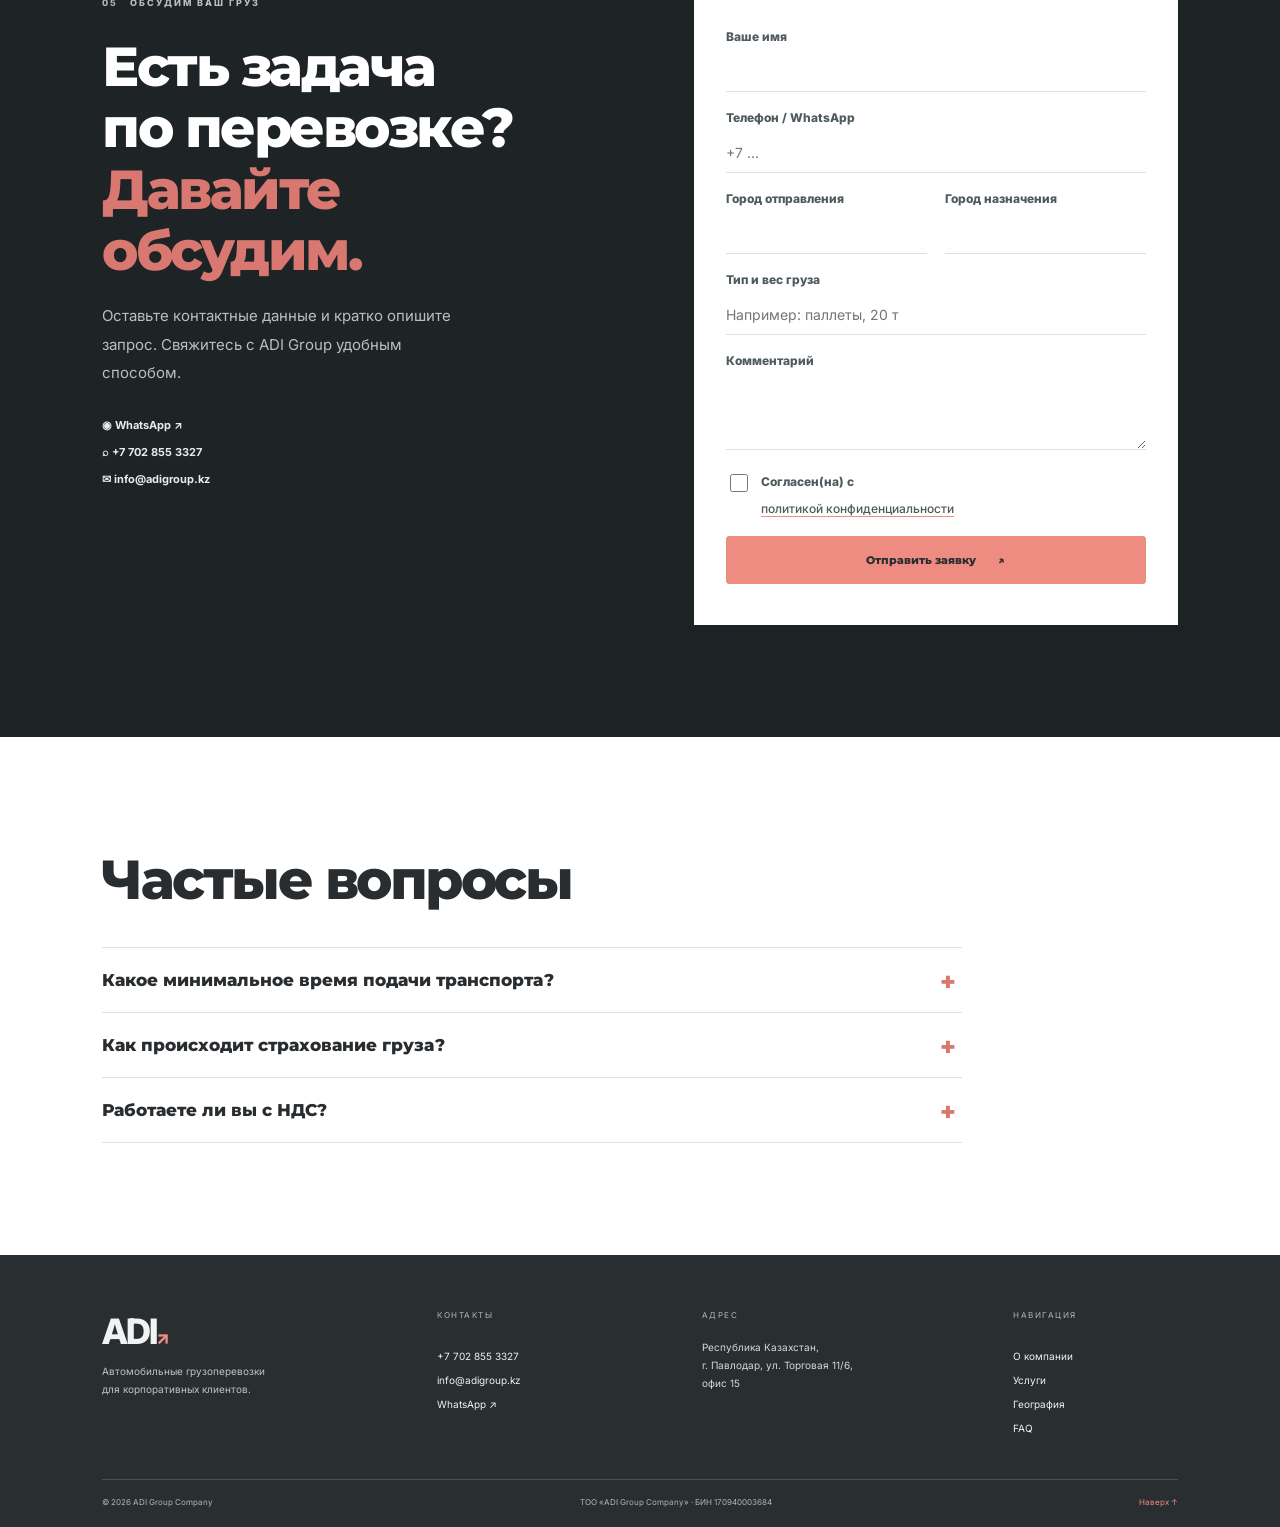
==== commit 4083b425: "Add files via upload" ====
--- a/index.html
+++ b/index.html
@@ -7,8 +7,13 @@
 <link rel="icon" type="image/png" sizes="32x32" href="favicon-32.png">
 <link rel="icon" type="image/png" sizes="192x192" href="favicon-192.png">
 <link rel="apple-touch-icon" sizes="180x180" href="apple-touch-icon.png">
-<meta name="description" content="ADI Group Company — автомобильные грузоперевозки по Казахстану и международным направлениям.">
-<title>ADI Group Company — логистика</title>
+<meta name="description" content="ADI Group Company — автомобильные грузоперевозки для бизнеса по Казахстану и СНГ: тентованные фуры, рефрижераторы, негабарит, сборные грузы. Расчёт стоимости онлайн.">
+<title>ADI Group Company — грузоперевозки по Казахстану и СНГ | Павлодар</title>
+<link rel="canonical" href="https://adigroup.kz/">
+<meta property="og:type" content="website"><meta property="og:site_name" content="ADI Group Company"><meta property="og:locale" content="ru_RU"><meta property="og:url" content="https://adigroup.kz/"><meta property="og:title" content="ADI Group Company — грузоперевозки по Казахстану и СНГ"><meta property="og:description" content="Тентованные фуры, рефрижераторы, негабарит, сборные грузы. Рассчитайте стоимость перевозки онлайн."><meta property="og:image" content="https://adigroup.kz/og-image.png">
+<meta name="twitter:card" content="summary_large_image"><meta name="twitter:title" content="ADI Group Company — грузоперевозки"><meta name="twitter:image" content="https://adigroup.kz/og-image.png">
+<script type="application/ld+json">{"@context":"https://schema.org","@graph":[{"@type":"Organization","@id":"https://adigroup.kz/#org","name":"ADI Group Company","legalName":"ТОО «ADI Group Company»","url":"https://adigroup.kz/","logo":"https://adigroup.kz/adi-logo.png","email":"info@adigroup.kz","telephone":"+77028553327","taxID":"170940003684","address":{"@type":"PostalAddress","streetAddress":"ул. Торговая 11/6, офис 15","addressLocality":"Павлодар","addressCountry":"KZ"},"contactPoint":{"@type":"ContactPoint","telephone":"+77028553327","contactType":"sales","availableLanguage":["ru","kk","en"]}},{"@type":"LogisticsService","name":"Автомобильные грузоперевозки","serviceType":"Road freight: tented trucks, refrigerated, oversize, LTL/FTL","provider":{"@id":"https://adigroup.kz/#org"},"areaServed":["KZ","RU","CN","UZ"],"url":"https://adigroup.kz/#services"}]}</script>
+<link rel="preconnect" href="https://fonts.googleapis.com"><link rel="stylesheet" href="https://fonts.googleapis.com/css2?family=Inter:wght@400;500;600&family=Montserrat:wght@600;700;800&display=swap">
 <link rel="stylesheet" href="styles.css">
 </head>
 <body>
@@ -21,11 +26,12 @@
     <a href="#about" data-i18n="navAbout">О компании</a>
     <a href="#services" data-i18n="navServices">Услуги</a>
     <a href="#geography" data-i18n="navGeo">География</a>
+    <a href="#faq" data-i18n="navFaq">FAQ</a>
     <a href="#contacts" data-i18n="navContacts">Контакты</a>
   </nav>
   <div class="header-actions">
-    <div class="lang-switch" aria-label="Язык"><button class="lang active" data-lang="ru">RU</button><span>/</span><button class="lang" data-lang="kk">KZ</button></div>
-    <a class="button button-small" href="#request" data-i18n="request">Оставить заявку</a>
+    <div class="lang-switch" aria-label="Язык"><button class="lang active" data-lang="ru">RU</button><span>|</span><button class="lang" data-lang="kk">KZ</button><span>|</span><button class="lang" data-lang="en">EN</button></div>
+    <a class="button button-small button-cta" href="#request" data-i18n="request">Оставить заявку</a>
     <button class="menu-toggle" id="menuToggle" aria-label="Открыть меню">☰</button>
   </div>
 </header>
@@ -38,15 +44,16 @@
     <h1 data-i18n="heroTitle">Перевозки грузов<br><em>по Казахстану</em><br>и за его пределами</h1>
     <p class="hero-copy" data-i18n="heroCopy">ADI Group Company организует автомобильные грузоперевозки для корпоративных клиентов по Казахстану и международным направлениям.</p>
     <div class="hero-buttons">
-      <a class="button" href="#request" data-i18n="request">Оставить заявку <span>↗</span></a>
       <a class="button button-ghost" href="#services" data-i18n="learn">Наши услуги</a>
     </div>
+    <form class="quick" id="quickForm"><input name="from" required data-i18n-ph="qFrom" placeholder="Откуда" aria-label="Откуда" autocomplete="off"><span class="qarrow">→</span><input name="to" required data-i18n-ph="qTo" placeholder="Куда" aria-label="Куда" autocomplete="off"><button class="button" type="submit" data-i18n="qBtn">Рассчитать стоимость</button></form>
     <div class="hero-note"><span class="line"></span><span data-i18n="heroNote">Собственный транспорт и партнёрские перевозчики</span></div>
   </div>
   <div class="hero-art" aria-label="Иллюстрация грузового автомобиля">
     <div class="orbit orbit-one"></div><div class="orbit orbit-two"></div>
     <div class="route-label label-a"><span class="dot"></span> KZ <small data-i18n="routeLocal">Казахстан</small></div>
     <div class="route-label label-b"><span class="dot lime"></span><span data-i18n="routeIntl">Международные направления</span></div>
+    <img src="hero-truck.jpg" alt="" hidden onload="document.querySelector('.hero').classList.add('has-photo')">
     <svg class="truck" viewBox="0 0 660 360" role="img" aria-label="Грузовой автомобиль">
       <defs><linearGradient id="cab" x1="0" y1="0" x2="1" y2="1"><stop stop-color="#f7f9fa"/><stop offset="1" stop-color="#9ea8ad"/></linearGradient><linearGradient id="trailer" x1="0" y1="0" x2="0" y2="1"><stop stop-color="#e9eef0"/><stop offset="1" stop-color="#8a969c"/></linearGradient></defs>
       <ellipse cx="333" cy="310" rx="280" ry="22" fill="#000" opacity=".35"/>
@@ -73,6 +80,13 @@
   <div class="hero-bottom"><span>ADI GROUP COMPANY</span><span data-i18n="heroBottom">НАДЁЖНАЯ КОММУНИКАЦИЯ. ПОНЯТНАЯ ЛОГИСТИКА.</span><span>01 — 04</span></div>
 </section>
 
+<section class="benefits"><div class="stats">
+    <div><b data-i18n="s1">Собственный и партнёрский автопарк</b><span data-i18n="s1x"></span></div>
+    <div><b data-i18n="s2">Работаем с юридическими лицами</b><span data-i18n="s2x"></span></div>
+    <div><b data-i18n="s3">Страхование груза</b><span data-i18n="s3x"></span></div>
+    <div><b data-i18n="s4">Отслеживание 24/7</b><span data-i18n="s4x"></span></div>
+  </div></section>
+
 <section class="intro section" id="about">
   <div class="section-kicker"><span>01</span><span data-i18n="aboutKicker">О КОМПАНИИ</span></div>
   <div class="intro-layout">
@@ -90,14 +104,23 @@
     <a href="#request" class="round-arrow" aria-label="Оставить заявку">↗</a>
   </div>
   <div class="service-foot"><span data-i18n="serviceFoot">Условия и возможность перевозки уточняются индивидуально.</span><span>ADI / 01</span></div>
+
+  <div class="cargo">
+    <article><b data-i18n="c1t">Тентованные фуры</b><p data-i18n="c1x"></p></article>
+    <article><b data-i18n="c2t">Рефрижераторы</b><p data-i18n="c2x"></p></article>
+    <article><b data-i18n="c3t">Негабаритные перевозки</b><p data-i18n="c3x"></p></article>
+    <article><b data-i18n="c4t">Сборные грузы (LTL) и FTL</b><p data-i18n="c4x"></p></article>
+  </div>
 </section>
 
 <section class="geography section" id="geography">
   <div class="geo-copy"><div class="section-kicker"><span>03</span><span data-i18n="geoKicker">ГЕОГРАФИЯ</span></div><h2 data-i18n="geoTitle">Казахстан.<br><em>Международные</em><br>направления.</h2><p data-i18n="geoText">Работаем с запросами на автомобильные перевозки по территории Казахстана и за его пределами. Конкретные направления и условия согласовываются при обращении.</p><a class="button button-dark" href="#request" data-i18n="discussRoute">Обсудить маршрут ↗</a></div>
-  <div class="map-visual">
-    <div class="map-grid"></div><svg viewBox="0 0 600 400" class="map-lines" aria-hidden="true"><path d="M60 240 C160 80 250 330 350 170 S500 110 555 60" fill="none" stroke="#ef8c82" stroke-width="2" stroke-dasharray="5 8"/><path d="M60 240 C170 290 230 150 350 170 S470 300 555 330" fill="none" stroke="#ef8c82" stroke-width="1.5" stroke-dasharray="3 9" opacity=".55"/><circle cx="60" cy="240" r="7" fill="#ef8c82"/><circle cx="350" cy="170" r="7" fill="#ef8c82"/><circle cx="555" cy="60" r="7" fill="#ef8c82"/><circle cx="555" cy="330" r="7" fill="#ef8c82"/></svg>
-    <div class="map-tag tag-one"><span class="dot lime"></span><b>КАЗАХСТАН</b><small data-i18n="mapBase">Базовая география</small></div><div class="map-tag tag-two"><span class="dot"></span><b data-i18n="mapBeyond">МЕЖДУНАРОДНЫЕ</b><small data-i18n="mapRoutes">Направления по запросу</small></div>
-    <div class="map-watermark">ADI<br><span>GROUP</span></div>
+  <div class="map-visual imap">
+    <svg viewBox="0 0 640 360" id="kzmap" role="group" aria-label="Карта">
+      <polygon class="kz" points="60,70 150,55 250,40 330,20 420,40 500,25 560,70 590,140 520,200 560,250 470,300 400,310 350,300 280,330 240,260 120,200 40,140"/>
+      <g class="routes"></g><g class="nodes"></g>
+    </svg>
+    <div class="map-info" id="mapInfo" aria-live="polite"></div>
   </div>
 </section>
 
@@ -106,8 +129,6 @@
   <div class="approach-layout"><h2 data-i18n="approachTitle">Ресурсы компании<br><em>и партнёрская сеть.</em></h2><p data-i18n="approachText">Для организации автомобильных перевозок используются собственный транспорт и транспорт партнёров. Состав решения зависит от параметров конкретного запроса.</p></div>
   <div class="approach-strip"><div><span class="strip-symbol">01</span><b data-i18n="ownFleet">Собственный транспорт</b></div><div><span class="strip-symbol">02</span><b data-i18n="partners">Партнёрские перевозчики</b></div><div><span class="strip-symbol">03</span><b data-i18n="b2b">Взаимодействие с бизнесом</b></div></div>
 </section>
-
-
 
 <section class="details section" id="how-to-start">
   <div class="section-kicker"><span>05</span><span data-i18n="detailsKicker">КАК НАЧАТЬ</span></div>
@@ -125,21 +146,32 @@
 
 <section class="request section" id="request">
   <div class="request-copy"><div class="section-kicker"><span>05</span><span data-i18n="requestKicker">ОБСУДИМ ВАШ ГРУЗ</span></div><h2 data-i18n="requestTitle">Есть задача<br>по перевозке?<br><em>Давайте обсудим.</em></h2><p data-i18n="requestText">Оставьте контактные данные и кратко опишите запрос. Свяжитесь с ADI Group удобным способом.</p><div class="quick-links"><a href="https://wa.me/77028553327" target="_blank" rel="noopener">◉ WhatsApp ↗</a><a href="tel:+77028553327">⌕ +7 702 855 3327</a><a href="mailto:info@adigroup.kz">✉ info@adigroup.kz</a></div></div>
-  <form class="request-form" id="leadForm">
-    <label><span data-i18n="formName">Ваше имя</span><input name="name" required placeholder="Имя"></label>
-    <label><span data-i18n="formCompany">Компания</span><input name="company" placeholder="Название компании"></label>
-    <label><span data-i18n="formPhone">Телефон или Email</span><input name="contact" required placeholder="+7 ..."></label>
-    <label><span data-i18n="formRoute">Направление перевозки</span><input name="route" placeholder="Откуда — куда"></label>
-    <label><span data-i18n="formMessage">Кратко о задаче</span><textarea name="message" rows="3" placeholder="Тип груза, сроки или другие детали"></textarea></label>
-    <button class="button submit-button" type="submit"><span data-i18n="sendRequest">Подготовить обращение</span><span>↗</span></button>
-    <p class="form-note" data-i18n="formNote">Откроется ваше почтовое приложение с подготовленным письмом. Отправка не происходит автоматически.</p>
+  <form class="request-form" id="leadForm" novalidate>
+    <label><span data-i18n="formName">Ваше имя</span><input name="name" required autocomplete="name"></label>
+    <label><span data-i18n="fPhone">Телефон / WhatsApp</span><input name="phone" type="tel" required placeholder="+7 ..." autocomplete="tel"></label>
+    <div class="two"><label><span data-i18n="fFrom">Город отправления</span><input name="from" required></label><label><span data-i18n="fTo">Город назначения</span><input name="to" required></label></div>
+    <label><span data-i18n="fCargo">Тип и вес груза</span><input name="cargo" data-i18n-ph="fCargoPh" placeholder="Например: паллеты, 20 т"></label>
+    <label><span data-i18n="formMessage">Комментарий</span><textarea name="message" rows="3"></textarea></label>
+    <label class="consent"><input type="checkbox" name="consent" required><span><span data-i18n="fConsent">Согласен(на) с</span> <a href="privacy.html" target="_blank" rel="noopener" data-i18n="fPolicy">политикой конфиденциальности</a></span></label>
+    <input name="website" class="hp" tabindex="-1" autocomplete="off" aria-hidden="true">
+    <button class="button submit-button" type="submit"><span data-i18n="sendReq">Отправить заявку</span><span>↗</span></button>
     <p class="form-status" id="formStatus" role="status"></p>
   </form>
 </section>
+
+<section class="faq section" id="faq">
+  <h2 data-i18n="faqTitle">Частые вопросы</h2>
+  <div class="faq-list">
+    <details><summary data-i18n="f1q">Какое минимальное время подачи транспорта?</summary><p data-i18n="f1a"></p></details>
+    <details><summary data-i18n="f2q">Как происходит страхование груза?</summary><p data-i18n="f2a"></p></details>
+    <details><summary data-i18n="f3q">Работаете ли вы с НДС?</summary><p data-i18n="f3a"></p></details>
+  </div>
+</section>
+<!-- TODO: блок «Наши клиенты» — добавьте реальные логотипы с разрешения клиентов: <section class="clients section"><img src="clients/xxx.svg" alt="..."></section> -->
 </main>
 
 <footer class="footer" id="contacts">
-  <div class="footer-top"><div class="footer-brand"><div class="footer-mark">ADI<span>↗</span></div><p data-i18n="footerDesc">Автомобильные грузоперевозки<br>для корпоративных клиентов.</p></div><div class="footer-contact"><span class="footer-label" data-i18n="footerContact">КОНТАКТЫ</span><a href="tel:+77028553327">+7 702 855 3327</a><a href="mailto:info@adigroup.kz">info@adigroup.kz</a><a href="https://wa.me/77028553327" target="_blank" rel="noopener">WhatsApp ↗</a></div><div class="footer-address"><span class="footer-label" data-i18n="footerAddress">АДРЕС</span><p data-i18n="address">Республика Казахстан,<br>г. Павлодар, ул. Торговая 11/6,<br>офис 15</p></div><div class="footer-nav"><span class="footer-label" data-i18n="footerMenu">НАВИГАЦИЯ</span><a href="#about" data-i18n="navAbout">О компании</a><a href="#services" data-i18n="navServices">Услуги</a><a href="#geography" data-i18n="navGeo">География</a></div></div>
+  <div class="footer-top"><div class="footer-brand"><div class="footer-mark">ADI<span>↗</span></div><p data-i18n="footerDesc">Автомобильные грузоперевозки<br>для корпоративных клиентов.</p></div><div class="footer-contact"><span class="footer-label" data-i18n="footerContact">КОНТАКТЫ</span><a href="tel:+77028553327">+7 702 855 3327</a><a href="mailto:info@adigroup.kz">info@adigroup.kz</a><a href="https://wa.me/77028553327" target="_blank" rel="noopener">WhatsApp ↗</a></div><div class="footer-address"><span class="footer-label" data-i18n="footerAddress">АДРЕС</span><p data-i18n="address">Республика Казахстан,<br>г. Павлодар, ул. Торговая 11/6,<br>офис 15</p></div><div class="footer-nav"><span class="footer-label" data-i18n="footerMenu">НАВИГАЦИЯ</span><a href="#about" data-i18n="navAbout">О компании</a><a href="#services" data-i18n="navServices">Услуги</a><a href="#geography" data-i18n="navGeo">География</a><a href="#faq">FAQ</a></div></div>
   <div class="footer-bottom"><span>© <span id="year"></span> ADI Group Company</span><span data-i18n="footerLegal">ТОО «ADI Group Company» · БИН 170940003684</span><a href="#top" data-i18n="backTop">Наверх ↑</a></div>
 </footer>
 <script src="script.js"></script>
--- a/styles.css
+++ b/styles.css
@@ -63,3 +63,39 @@
 .details-cta{display:flex;justify-content:space-between;align-items:center;gap:20px;border-top:1px solid #596064;margin-top:28px;padding-top:20px;color:#c5cbcc;font-size:13px}
 .details-cta .text-link{color:#ef8c82}
 @media(max-width:680px){.section{padding-top:78px;padding-bottom:78px}.hero-copy{font-size:14px}.intro-text p,.geo-copy p,.approach-layout p,.request-copy>p{font-size:14px}.details-heading{display:block}.details-heading>p{font-size:14px;margin-top:18px}.details-cards{grid-template-columns:1fr}.detail-card{min-height:200px}.details-cta{align-items:flex-start;flex-direction:column}.service-card p{font-size:13px}}
+
+/* v8 conversion upgrade */
+.button-cta{background:#292d30;color:#fff;border-color:#292d30;box-shadow:0 0 0 3px rgba(239,140,130,.35);font-size:11px;padding:14px 18px}.button-cta:hover{background:#ef8c82;color:#292d30;border-color:#ef8c82}
+.lang-switch{font-size:12px}:focus-visible{outline:2px solid #d97870;outline-offset:3px}
+.quick{display:flex;align-items:center;gap:8px;background:#fff;padding:8px;margin-top:28px;max-width:600px;box-shadow:0 14px 40px #29323620;border-radius:3px}.quick input{flex:1;min-width:0;border:0;border-bottom:2px solid transparent;padding:13px 10px;font:inherit;font-size:14px;outline:none;background:transparent}.quick input:focus{border-color:#ef8c82}.qarrow{color:#d97870;font-weight:800}.quick .button{white-space:nowrap;gap:10px;padding:15px 18px}
+.hero-buttons{margin-top:18px}.hero-note{margin-top:34px}
+.cargo{display:grid;grid-template-columns:repeat(4,1fr);gap:14px;margin-top:14px}.cargo article{background:#fff;border:1px solid #e2e4e4;border-top:3px solid #ef8c82;padding:24px}.cargo b{font-size:17px;letter-spacing:-.3px}.cargo p{font-size:14px;line-height:1.75;color:#687074;margin:12px 0 0}
+.stats{display:grid;grid-template-columns:repeat(4,1fr);margin-top:44px;border:1px solid #dfe2e2}.stats>div{padding:26px 22px;border-right:1px solid #dfe2e2;display:flex;flex-direction:column;gap:10px}.stats>div:last-child{border:0}.stats b{font-size:18px;line-height:1.3;letter-spacing:-.4px}.stats span{font-size:13px;line-height:1.7;color:#74797c}
+.imap{height:auto;background:#e9ebeb;padding:14px}.imap svg{width:100%;display:block}.kz{fill:#fff;stroke:#b7bbbd;stroke-width:1.5}.routes path{fill:none;stroke:#ef8c82;stroke-width:1.6;stroke-dasharray:5 7;animation:dash 24s linear infinite}@keyframes dash{to{stroke-dashoffset:-240}}
+.node{cursor:pointer}.node circle{fill:#d97870;stroke:#fff;stroke-width:3;transition:r .2s}.node.intl circle{fill:#303639}.node text{font:700 13px Manrope,Arial,sans-serif;fill:#303639;paint-order:stroke;stroke:#fff;stroke-width:4px}.node:hover circle,.node:focus-visible circle,.node.on circle{r:11}.node.hub circle{r:10}.node:focus-visible{outline:none}
+.map-info{background:#fff;padding:16px 18px;font-size:14px;line-height:1.7;color:#4d5559;margin-top:10px;display:flex;justify-content:space-between;align-items:center;gap:14px;flex-wrap:wrap}.map-info .button{padding:11px 14px}
+.faq{background:#fff}.faq-list{margin-top:36px;max-width:860px;border-top:1px solid #dfe2e2}.faq details{border-bottom:1px solid #dfe2e2}.faq summary{cursor:pointer;list-style:none;padding:22px 40px 22px 0;font-weight:800;font-size:17px;position:relative}.faq summary::-webkit-details-marker{display:none}.faq summary::after{content:"+";position:absolute;right:6px;top:18px;font-size:26px;color:#d97870;transition:transform .2s}.faq details[open] summary::after{transform:rotate(45deg)}.faq details p{margin:0 0 22px;font-size:15px;line-height:1.85;color:#687074;max-width:700px}
+.two{display:grid;grid-template-columns:1fr 1fr;gap:18px}.consent{display:flex!important;gap:10px;align-items:flex-start}.consent input{width:18px;height:18px;margin-top:2px;accent-color:#d97870}.consent>span{font-size:12px!important;font-weight:500!important;line-height:1.6;margin:0!important}.consent a{border-bottom:1px solid #ef8c82}.hp{position:absolute;left:-9999px}.form-status.ok{color:#2f7a4d}
+@media(max-width:900px){.cargo,.stats{grid-template-columns:1fr 1fr}.stats>div:nth-child(2){border-right:0}.stats>div:nth-child(-n+2){border-bottom:1px solid #dfe2e2}.nav{font-size:13px}}
+@media(max-width:680px){.quick{flex-wrap:wrap}.quick input{flex:1 1 40%}.qarrow{display:none}.quick .button{width:100%}.cargo,.stats,.two{grid-template-columns:1fr}.stats>div{border-right:0;border-bottom:1px solid #dfe2e2}.hero{min-height:860px}.lang-switch{font-size:11px}.header-actions{gap:8px}}
+@media(prefers-reduced-motion:reduce){.routes path{animation:none}html{scroll-behavior:auto}}
+.truck-photo{position:relative;z-index:2;width:100%;max-width:760px;height:auto;aspect-ratio:16/10;object-fit:cover;border-radius:4px;box-shadow:0 30px 60px rgba(30,36,40,.28);margin-top:60px}
+.has-photo .truck,.has-photo .orbit{display:none}
+@media(max-width:680px){.truck-photo{margin-top:0}}
+
+/* v9 — концепция 1: фото-hero, тёмные блоки */
+body{font-family:Inter,Manrope,Arial,sans-serif}h1,h2,h3,.stats b,.cargo b,.faq summary,.button{font-family:Montserrat,Inter,Arial,sans-serif}
+.hero{background:linear-gradient(90deg,rgba(18,22,25,.88) 0%,rgba(18,22,25,.5) 55%,rgba(18,22,25,.12) 100%),linear-gradient(115deg,#1b2024 0%,#3a2f2d 55%,#c9774d 100%);color:#fff;min-height:660px}
+.hero-grid,.route-label,.art-caption,.orbit{display:none}.has-photo .hero-art{display:none}
+.hero h1{color:#fff;letter-spacing:-2px}.hero .eyebrow{color:#f1c7c1}.hero-copy{color:#e4e7e8}.hero-note{color:#d3d7d8}.hero-bottom{color:#c7cccd;border-color:rgba(255,255,255,.22)}
+.hero .button-ghost{color:#fff;border-color:rgba(255,255,255,.7)}.hero .button-ghost:hover{background:rgba(255,255,255,.14)}
+.hero-art{opacity:.95}.truck{filter:drop-shadow(0 24px 24px rgba(0,0,0,.45))}
+.benefits{background:#fff;padding:0 clamp(20px,8vw,125px)}.benefits .stats{margin:0;border:0;border-bottom:1px solid #e4e6e6}.benefits .stats>div{padding:34px 24px 34px 0;border-right:0}.benefits .stats>div+div{padding-left:24px;border-left:1px solid #e4e6e6}.benefits .stats b{color:#d97870}.benefits .stats b::before{content:"";display:block;width:34px;height:3px;background:#ef8c82;margin-bottom:16px}
+.request{background:#1e2326;color:#fff}.request .section-kicker,.request-copy>p{color:#b9bfc1}.request h2{color:#fff}.request .quick-links a{color:#e8ebec}.request .quick-links a:hover{color:#ef8c82}
+@media(max-width:900px){.benefits .stats>div:nth-child(odd){padding-left:0;border-left:0}.benefits .stats>div{border-bottom:1px solid #e4e6e6}}
+@media(max-width:680px){.benefits .stats>div,.benefits .stats>div+div{padding:22px 0;border-left:0}.hero{background-position:70% center}}
+
+/* v9.1 — позиция фото: фура правее и выше */
+.hero::before{content:"";position:absolute;z-index:0;right:0;top:-16%;width:68%;height:118%;background:linear-gradient(90deg,rgba(18,22,25,.45),transparent 55%),url(hero-truck.jpg) 50% 50%/cover no-repeat;-webkit-mask-image:linear-gradient(90deg,transparent 0,#000 38%);mask-image:linear-gradient(90deg,transparent 0,#000 38%)}
+@media(max-width:900px){.hero::before{width:80%}}
+@media(max-width:680px){.hero::before{width:100%;height:46%;top:auto;bottom:48px;background-position:60% 50%;-webkit-mask-image:linear-gradient(180deg,transparent 0,#000 35%);mask-image:linear-gradient(180deg,transparent 0,#000 35%)}}
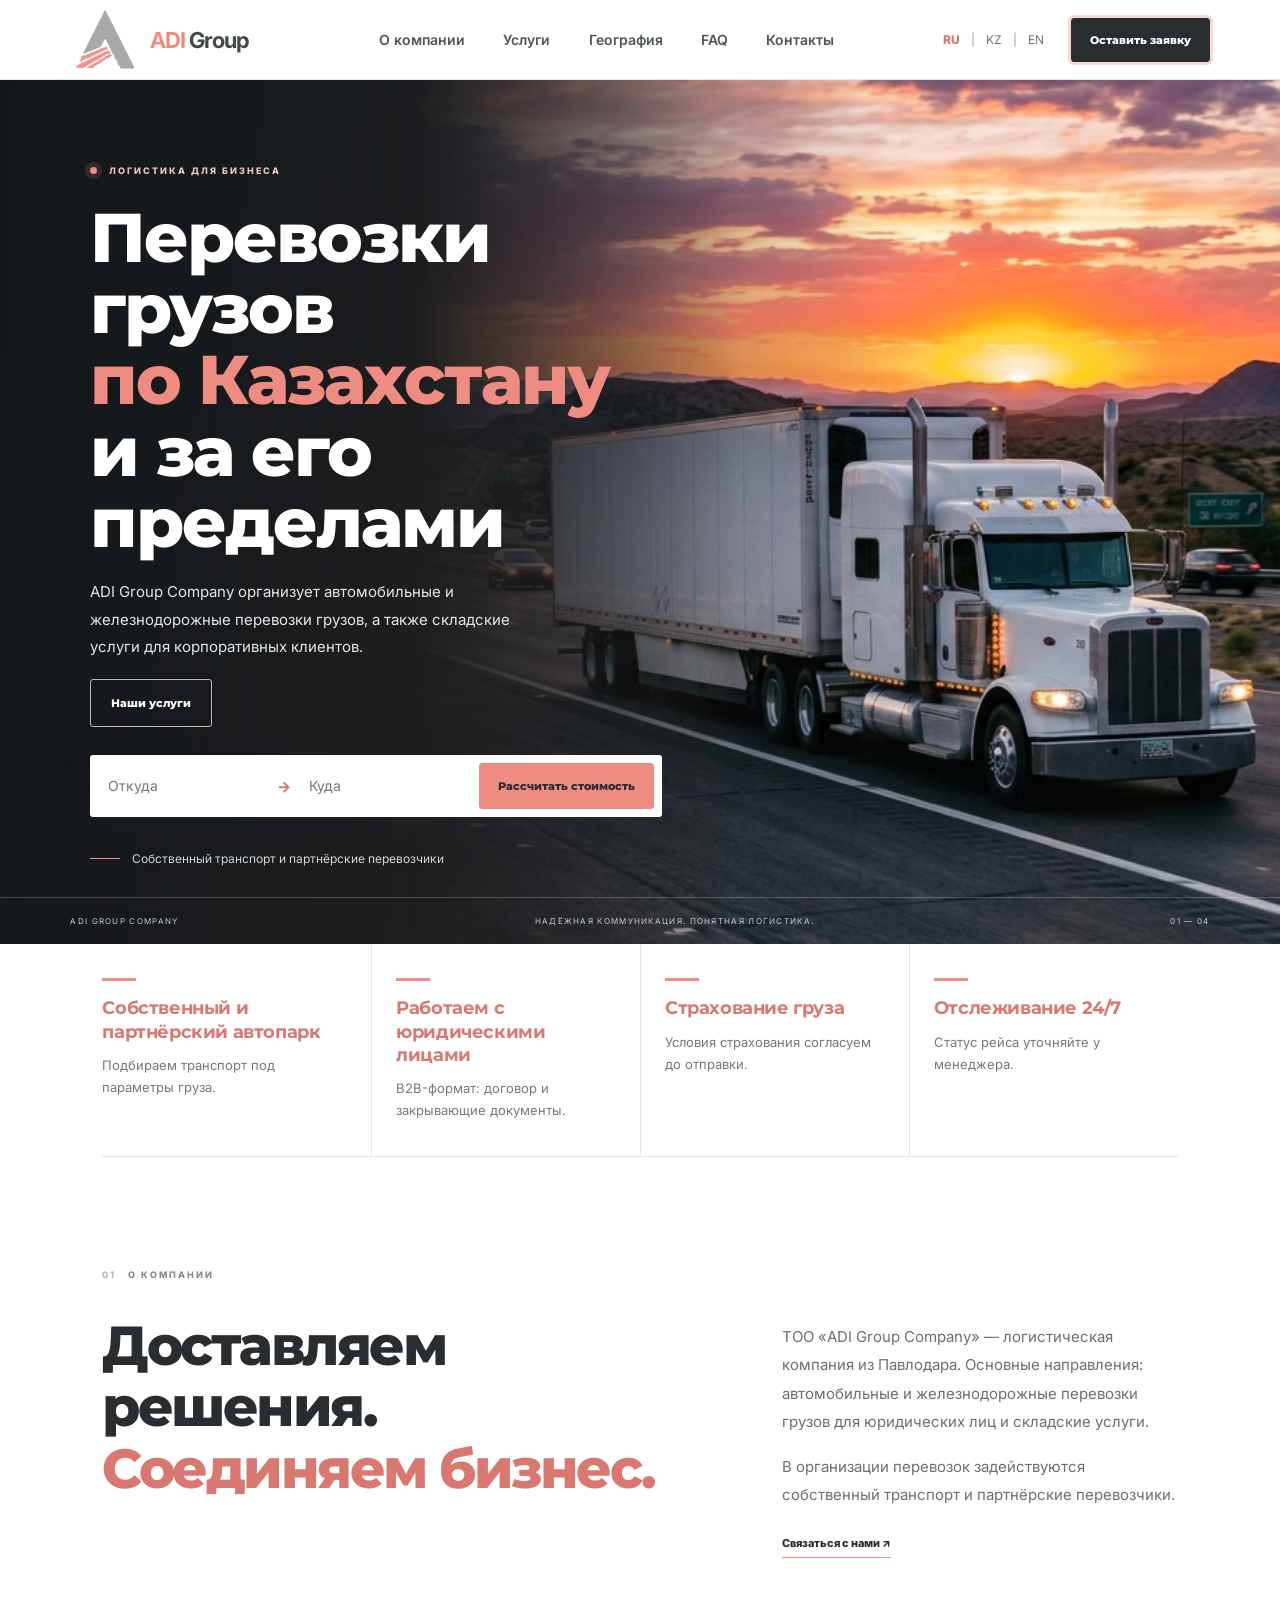
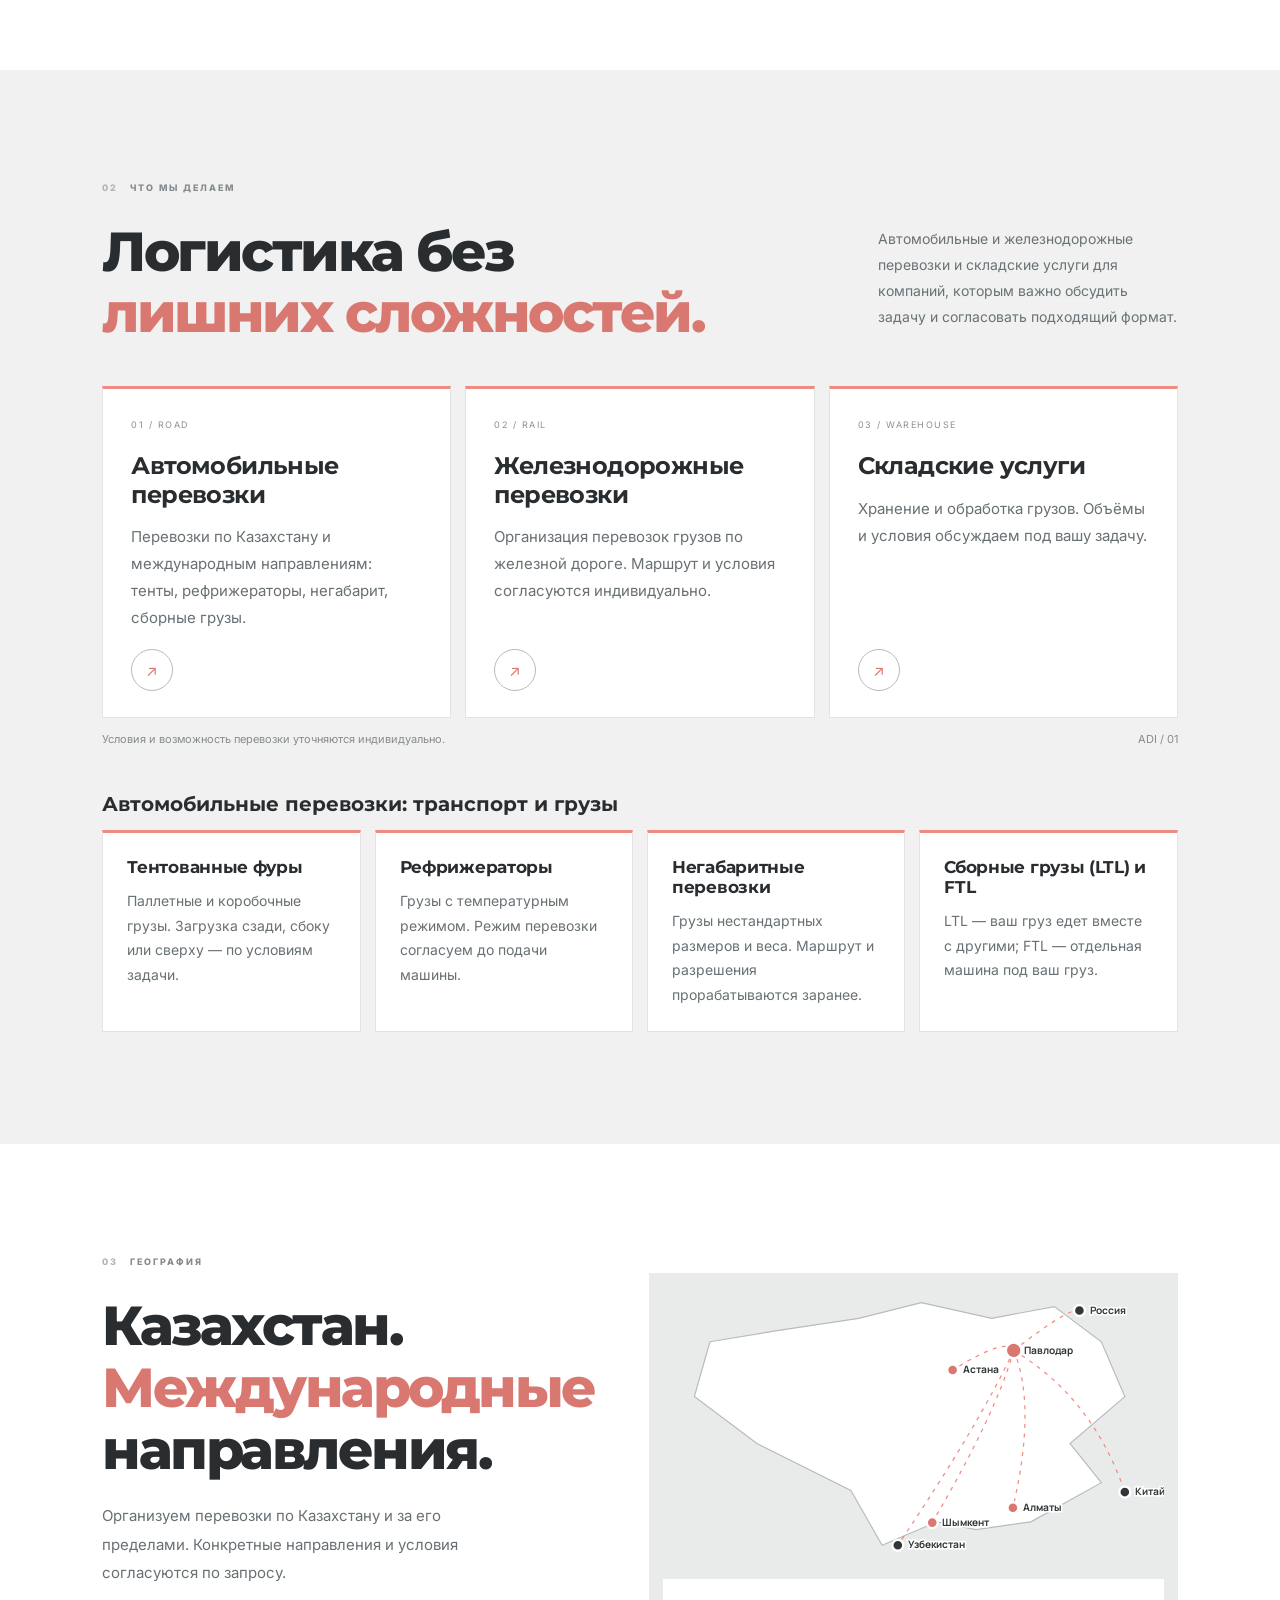
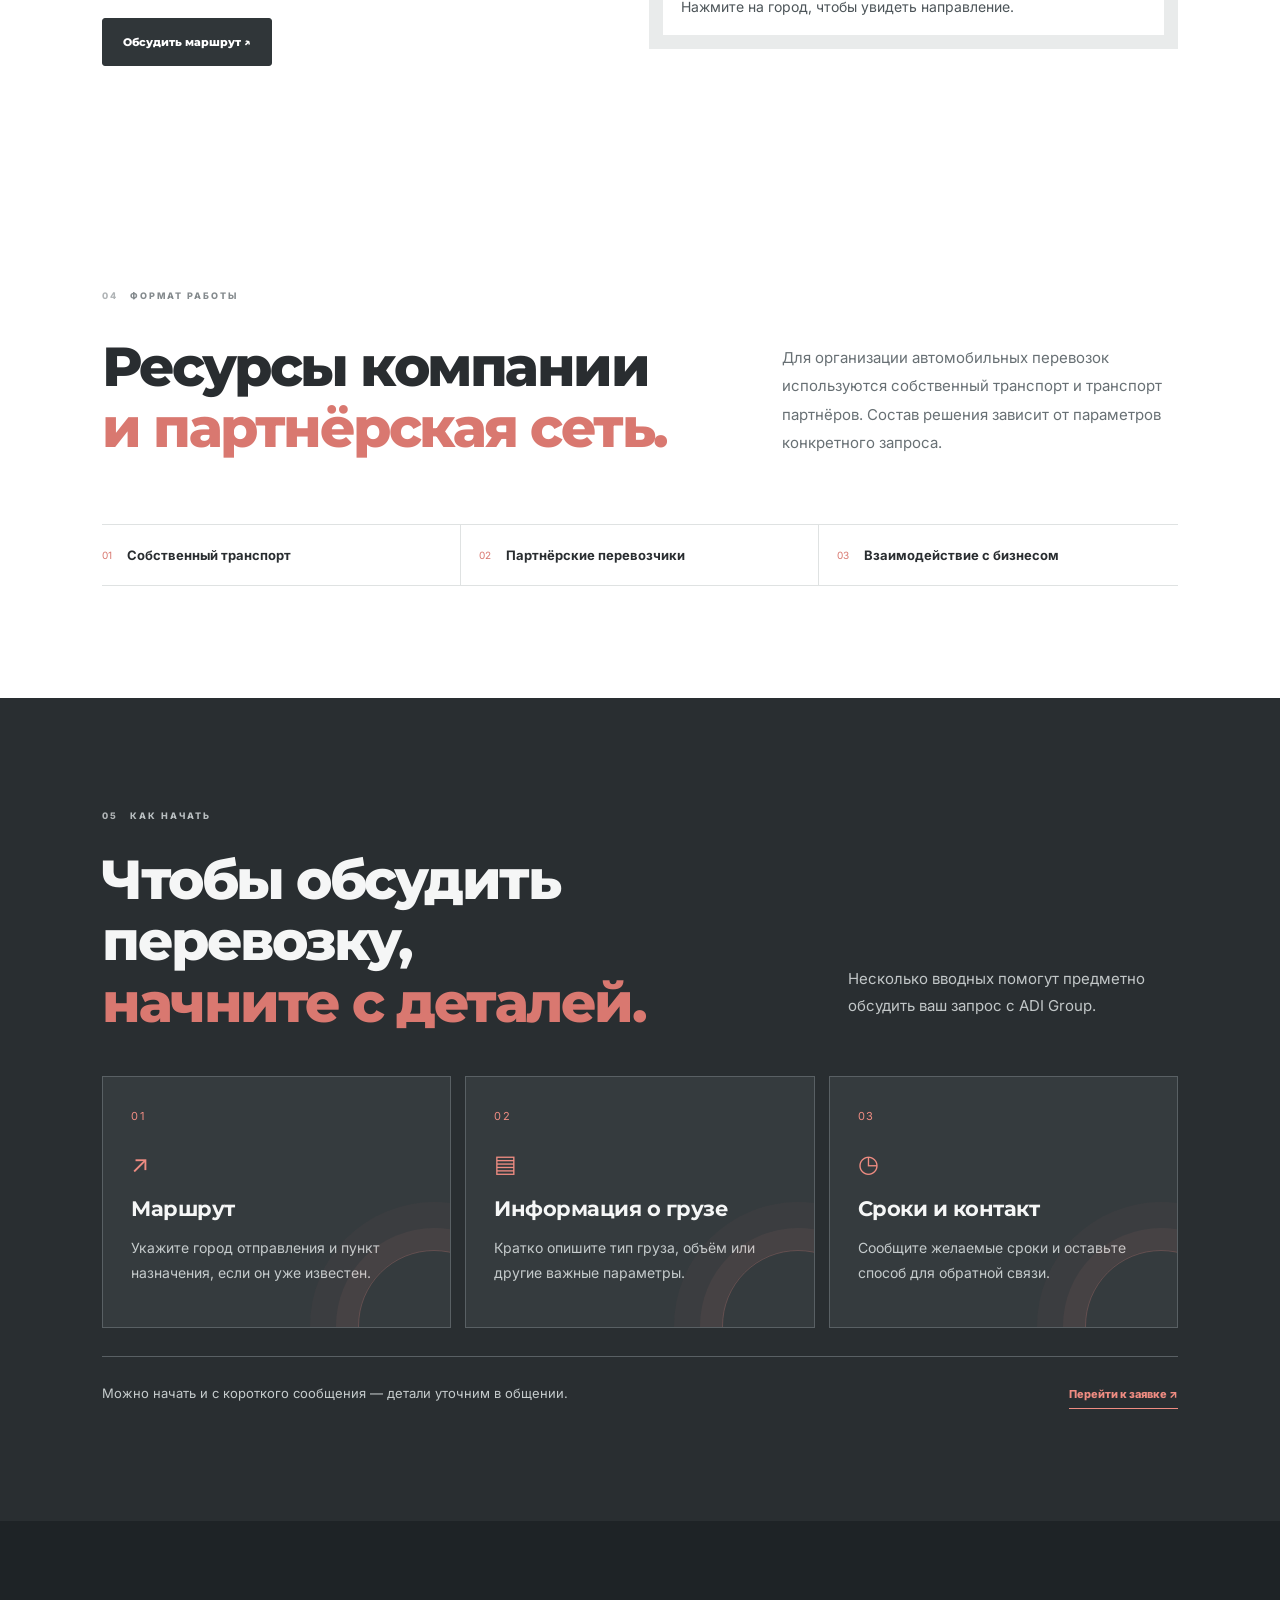
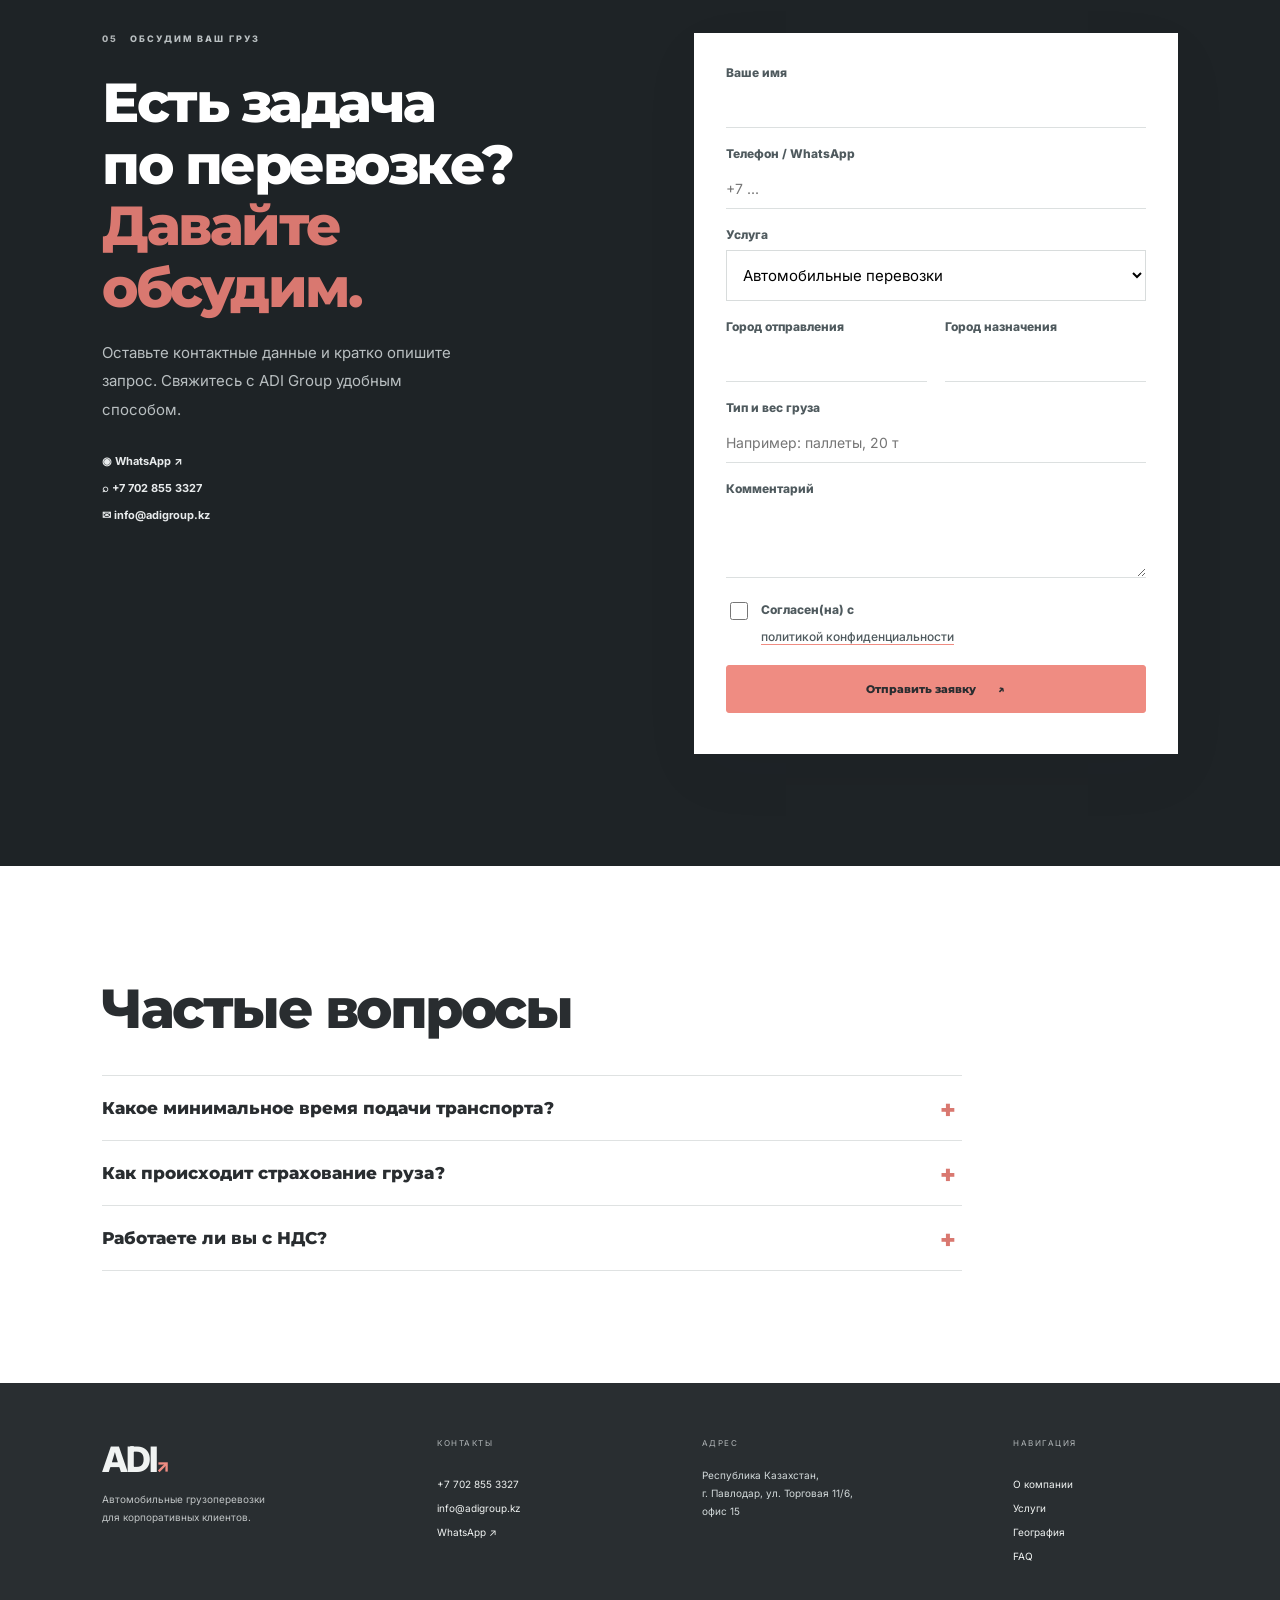
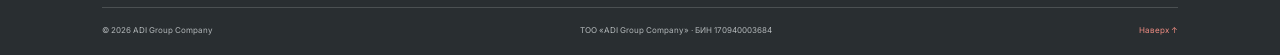
==== commit 9001e778: "Add files via upload" ====
--- a/index.html
+++ b/index.html
@@ -7,14 +7,14 @@
 <link rel="icon" type="image/png" sizes="32x32" href="favicon-32.png">
 <link rel="icon" type="image/png" sizes="192x192" href="favicon-192.png">
 <link rel="apple-touch-icon" sizes="180x180" href="apple-touch-icon.png">
-<meta name="description" content="ADI Group Company — автомобильные грузоперевозки для бизнеса по Казахстану и СНГ: тентованные фуры, рефрижераторы, негабарит, сборные грузы. Расчёт стоимости онлайн.">
+<meta name="description" content="ADI Group Company — автомобильные и железнодорожные перевозки, складские услуги для бизнеса по Казахстану и СНГ. Тентованные фуры, рефрижераторы, негабарит, сборные грузы. Расчёт стоимости онлайн.">
 <title>ADI Group Company — грузоперевозки по Казахстану и СНГ | Павлодар</title>
 <link rel="canonical" href="https://adigroup.kz/">
-<meta property="og:type" content="website"><meta property="og:site_name" content="ADI Group Company"><meta property="og:locale" content="ru_RU"><meta property="og:url" content="https://adigroup.kz/"><meta property="og:title" content="ADI Group Company — грузоперевозки по Казахстану и СНГ"><meta property="og:description" content="Тентованные фуры, рефрижераторы, негабарит, сборные грузы. Рассчитайте стоимость перевозки онлайн."><meta property="og:image" content="https://adigroup.kz/og-image.png">
+<meta property="og:type" content="website"><meta property="og:site_name" content="ADI Group Company"><meta property="og:locale" content="ru_RU"><meta property="og:url" content="https://adigroup.kz/"><meta property="og:title" content="ADI Group Company — грузоперевозки по Казахстану и СНГ"><meta property="og:description" content="Автомобильные и ЖД перевозки, складские услуги. Рассчитайте стоимость онлайн."><meta property="og:image" content="https://adigroup.kz/og-image.png">
 <meta name="twitter:card" content="summary_large_image"><meta name="twitter:title" content="ADI Group Company — грузоперевозки"><meta name="twitter:image" content="https://adigroup.kz/og-image.png">
-<script type="application/ld+json">{"@context":"https://schema.org","@graph":[{"@type":"Organization","@id":"https://adigroup.kz/#org","name":"ADI Group Company","legalName":"ТОО «ADI Group Company»","url":"https://adigroup.kz/","logo":"https://adigroup.kz/adi-logo.png","email":"info@adigroup.kz","telephone":"+77028553327","taxID":"170940003684","address":{"@type":"PostalAddress","streetAddress":"ул. Торговая 11/6, офис 15","addressLocality":"Павлодар","addressCountry":"KZ"},"contactPoint":{"@type":"ContactPoint","telephone":"+77028553327","contactType":"sales","availableLanguage":["ru","kk","en"]}},{"@type":"LogisticsService","name":"Автомобильные грузоперевозки","serviceType":"Road freight: tented trucks, refrigerated, oversize, LTL/FTL","provider":{"@id":"https://adigroup.kz/#org"},"areaServed":["KZ","RU","CN","UZ"],"url":"https://adigroup.kz/#services"}]}</script>
+<script type="application/ld+json">{"@context":"https://schema.org","@graph":[{"@type":"Organization","@id":"https://adigroup.kz/#org","name":"ADI Group Company","legalName":"ТОО «ADI Group Company»","url":"https://adigroup.kz/","logo":"https://adigroup.kz/adi-logo.png","email":"info@adigroup.kz","telephone":"+77028553327","taxID":"170940003684","address":{"@type":"PostalAddress","streetAddress":"ул. Торговая 11/6, офис 15","addressLocality":"Павлодар","addressCountry":"KZ"},"contactPoint":{"@type":"ContactPoint","telephone":"+77028553327","contactType":"sales","availableLanguage":["ru","kk","en"]}},{"@type":"LogisticsService","name":"Автомобильные и железнодорожные перевозки, складские услуги","serviceType":"Road freight, rail freight, warehousing","provider":{"@id":"https://adigroup.kz/#org"},"areaServed":["KZ","RU","CN","UZ"],"url":"https://adigroup.kz/#services"}]}</script>
 <link rel="preconnect" href="https://fonts.googleapis.com"><link rel="stylesheet" href="https://fonts.googleapis.com/css2?family=Inter:wght@400;500;600&family=Montserrat:wght@600;700;800&display=swap">
-<link rel="stylesheet" href="styles.css">
+<link rel="stylesheet" href="styles.css?v=95">
 </head>
 <body>
 <header class="header">
@@ -53,7 +53,7 @@
     <div class="orbit orbit-one"></div><div class="orbit orbit-two"></div>
     <div class="route-label label-a"><span class="dot"></span> KZ <small data-i18n="routeLocal">Казахстан</small></div>
     <div class="route-label label-b"><span class="dot lime"></span><span data-i18n="routeIntl">Международные направления</span></div>
-    <img src="hero-truck.jpg" alt="" hidden onload="document.querySelector('.hero').classList.add('has-photo')">
+    <img src="hero-truck.jpg?v=95" alt="" hidden onload="document.querySelector('.hero').classList.add('has-photo')">
     <svg class="truck" viewBox="0 0 660 360" role="img" aria-label="Грузовой автомобиль">
       <defs><linearGradient id="cab" x1="0" y1="0" x2="1" y2="1"><stop stop-color="#f7f9fa"/><stop offset="1" stop-color="#9ea8ad"/></linearGradient><linearGradient id="trailer" x1="0" y1="0" x2="0" y2="1"><stop stop-color="#e9eef0"/><stop offset="1" stop-color="#8a969c"/></linearGradient></defs>
       <ellipse cx="333" cy="310" rx="280" ry="22" fill="#000" opacity=".35"/>
@@ -97,14 +97,14 @@
 
 <section class="services section" id="services">
   <div class="section-heading"><div><div class="section-kicker"><span>02</span><span data-i18n="servicesKicker">ЧТО МЫ ДЕЛАЕМ</span></div><h2 data-i18n="servicesTitle">Логистика без<br><em>лишних сложностей.</em></h2></div><p data-i18n="servicesLead">Автомобильные грузоперевозки для компаний, которым важно обсудить задачу и согласовать подходящий формат доставки.</p></div>
-  <div class="service-card">
-    <div class="service-number">01 / TRANSPORT</div><div class="service-icon">↗</div>
-    <h3 data-i18n="serviceTitle">Автомобильные<br>грузоперевозки</h3>
-    <p data-i18n="serviceText">Перевозки по Казахстану и международным направлениям. Детали маршрута, груза и условий можно обсудить с командой ADI Group.</p>
-    <a href="#request" class="round-arrow" aria-label="Оставить заявку">↗</a>
+  <div class="svc-grid">
+    <article class="svc"><div class="service-number">01 / ROAD</div><h3 data-i18n="sv1t">Автомобильные перевозки</h3><p data-i18n="sv1x"></p><a href="#request" class="round-arrow" data-svc="auto" aria-label="Оставить заявку">↗</a></article>
+    <article class="svc"><div class="service-number">02 / RAIL</div><h3 data-i18n="sv2t">Железнодорожные перевозки</h3><p data-i18n="sv2x"></p><a href="#request" class="round-arrow" data-svc="rail" aria-label="Оставить заявку">↗</a></article>
+    <article class="svc"><div class="service-number">03 / WAREHOUSE</div><h3 data-i18n="sv3t">Складские услуги</h3><p data-i18n="sv3x"></p><a href="#request" class="round-arrow" data-svc="wh" aria-label="Оставить заявку">↗</a></article>
   </div>
   <div class="service-foot"><span data-i18n="serviceFoot">Условия и возможность перевозки уточняются индивидуально.</span><span>ADI / 01</span></div>
 
+  <h3 class="cargo-head" data-i18n="cargoHead">Автомобильные перевозки: транспорт и грузы</h3>
   <div class="cargo">
     <article><b data-i18n="c1t">Тентованные фуры</b><p data-i18n="c1x"></p></article>
     <article><b data-i18n="c2t">Рефрижераторы</b><p data-i18n="c2x"></p></article>
@@ -149,6 +149,7 @@
   <form class="request-form" id="leadForm" novalidate>
     <label><span data-i18n="formName">Ваше имя</span><input name="name" required autocomplete="name"></label>
     <label><span data-i18n="fPhone">Телефон / WhatsApp</span><input name="phone" type="tel" required placeholder="+7 ..." autocomplete="tel"></label>
+    <label><span data-i18n="fSvc">Услуга</span><select name="service"><option value="auto" data-i18n="sv1t">Автомобильные перевозки</option><option value="rail" data-i18n="sv2t">Железнодорожные перевозки</option><option value="wh" data-i18n="sv3t">Складские услуги</option></select></label>
     <div class="two"><label><span data-i18n="fFrom">Город отправления</span><input name="from" required></label><label><span data-i18n="fTo">Город назначения</span><input name="to" required></label></div>
     <label><span data-i18n="fCargo">Тип и вес груза</span><input name="cargo" data-i18n-ph="fCargoPh" placeholder="Например: паллеты, 20 т"></label>
     <label><span data-i18n="formMessage">Комментарий</span><textarea name="message" rows="3"></textarea></label>
@@ -174,5 +175,5 @@
   <div class="footer-top"><div class="footer-brand"><div class="footer-mark">ADI<span>↗</span></div><p data-i18n="footerDesc">Автомобильные грузоперевозки<br>для корпоративных клиентов.</p></div><div class="footer-contact"><span class="footer-label" data-i18n="footerContact">КОНТАКТЫ</span><a href="tel:+77028553327">+7 702 855 3327</a><a href="mailto:info@adigroup.kz">info@adigroup.kz</a><a href="https://wa.me/77028553327" target="_blank" rel="noopener">WhatsApp ↗</a></div><div class="footer-address"><span class="footer-label" data-i18n="footerAddress">АДРЕС</span><p data-i18n="address">Республика Казахстан,<br>г. Павлодар, ул. Торговая 11/6,<br>офис 15</p></div><div class="footer-nav"><span class="footer-label" data-i18n="footerMenu">НАВИГАЦИЯ</span><a href="#about" data-i18n="navAbout">О компании</a><a href="#services" data-i18n="navServices">Услуги</a><a href="#geography" data-i18n="navGeo">География</a><a href="#faq">FAQ</a></div></div>
   <div class="footer-bottom"><span>© <span id="year"></span> ADI Group Company</span><span data-i18n="footerLegal">ТОО «ADI Group Company» · БИН 170940003684</span><a href="#top" data-i18n="backTop">Наверх ↑</a></div>
 </footer>
-<script src="script.js"></script>
+<script src="script.js?v=95"></script>
 </body></html>
--- a/styles.css
+++ b/styles.css
@@ -96,6 +96,10 @@
 @media(max-width:680px){.benefits .stats>div,.benefits .stats>div+div{padding:22px 0;border-left:0}.hero{background-position:70% center}}
 
 /* v9.1 — позиция фото: фура правее и выше */
-.hero::before{content:"";position:absolute;z-index:0;right:0;top:-16%;width:68%;height:118%;background:linear-gradient(90deg,rgba(18,22,25,.45),transparent 55%),url(hero-truck.jpg) 50% 50%/cover no-repeat;-webkit-mask-image:linear-gradient(90deg,transparent 0,#000 38%);mask-image:linear-gradient(90deg,transparent 0,#000 38%)}
+.hero::before{content:"";position:absolute;z-index:0;right:0;top:-16%;width:68%;height:118%;background:linear-gradient(90deg,rgba(18,22,25,.45),transparent 55%),url(hero-truck.jpg?v=95) 50% 50%/cover no-repeat;-webkit-mask-image:linear-gradient(90deg,transparent 0,#000 38%);mask-image:linear-gradient(90deg,transparent 0,#000 38%)}
 @media(max-width:900px){.hero::before{width:80%}}
 @media(max-width:680px){.hero::before{width:100%;height:46%;top:auto;bottom:48px;background-position:60% 50%;-webkit-mask-image:linear-gradient(180deg,transparent 0,#000 35%);mask-image:linear-gradient(180deg,transparent 0,#000 35%)}}
+/* услуги: авто / ЖД / склад */
+.svc-grid{display:grid;grid-template-columns:repeat(3,1fr);gap:14px;margin-top:40px}.svc{position:relative;background:#fff;border:1px solid #e2e4e4;border-top:3px solid #ef8c82;padding:30px 28px 86px;min-height:300px}.svc h3{font-size:24px;line-height:1.2;letter-spacing:-.6px;margin:22px 0 14px}.svc p{font-size:15px;line-height:1.8;color:#687074;margin:0}.svc .round-arrow{position:absolute;left:28px;bottom:26px}.cargo-head{margin:46px 0 0;font-size:20px}
+select{width:100%;padding:14px 12px;font:inherit;border:1px solid #d8dcdc;background:#fff}
+@media(max-width:900px){.svc-grid{grid-template-columns:1fr}.svc{min-height:0}}
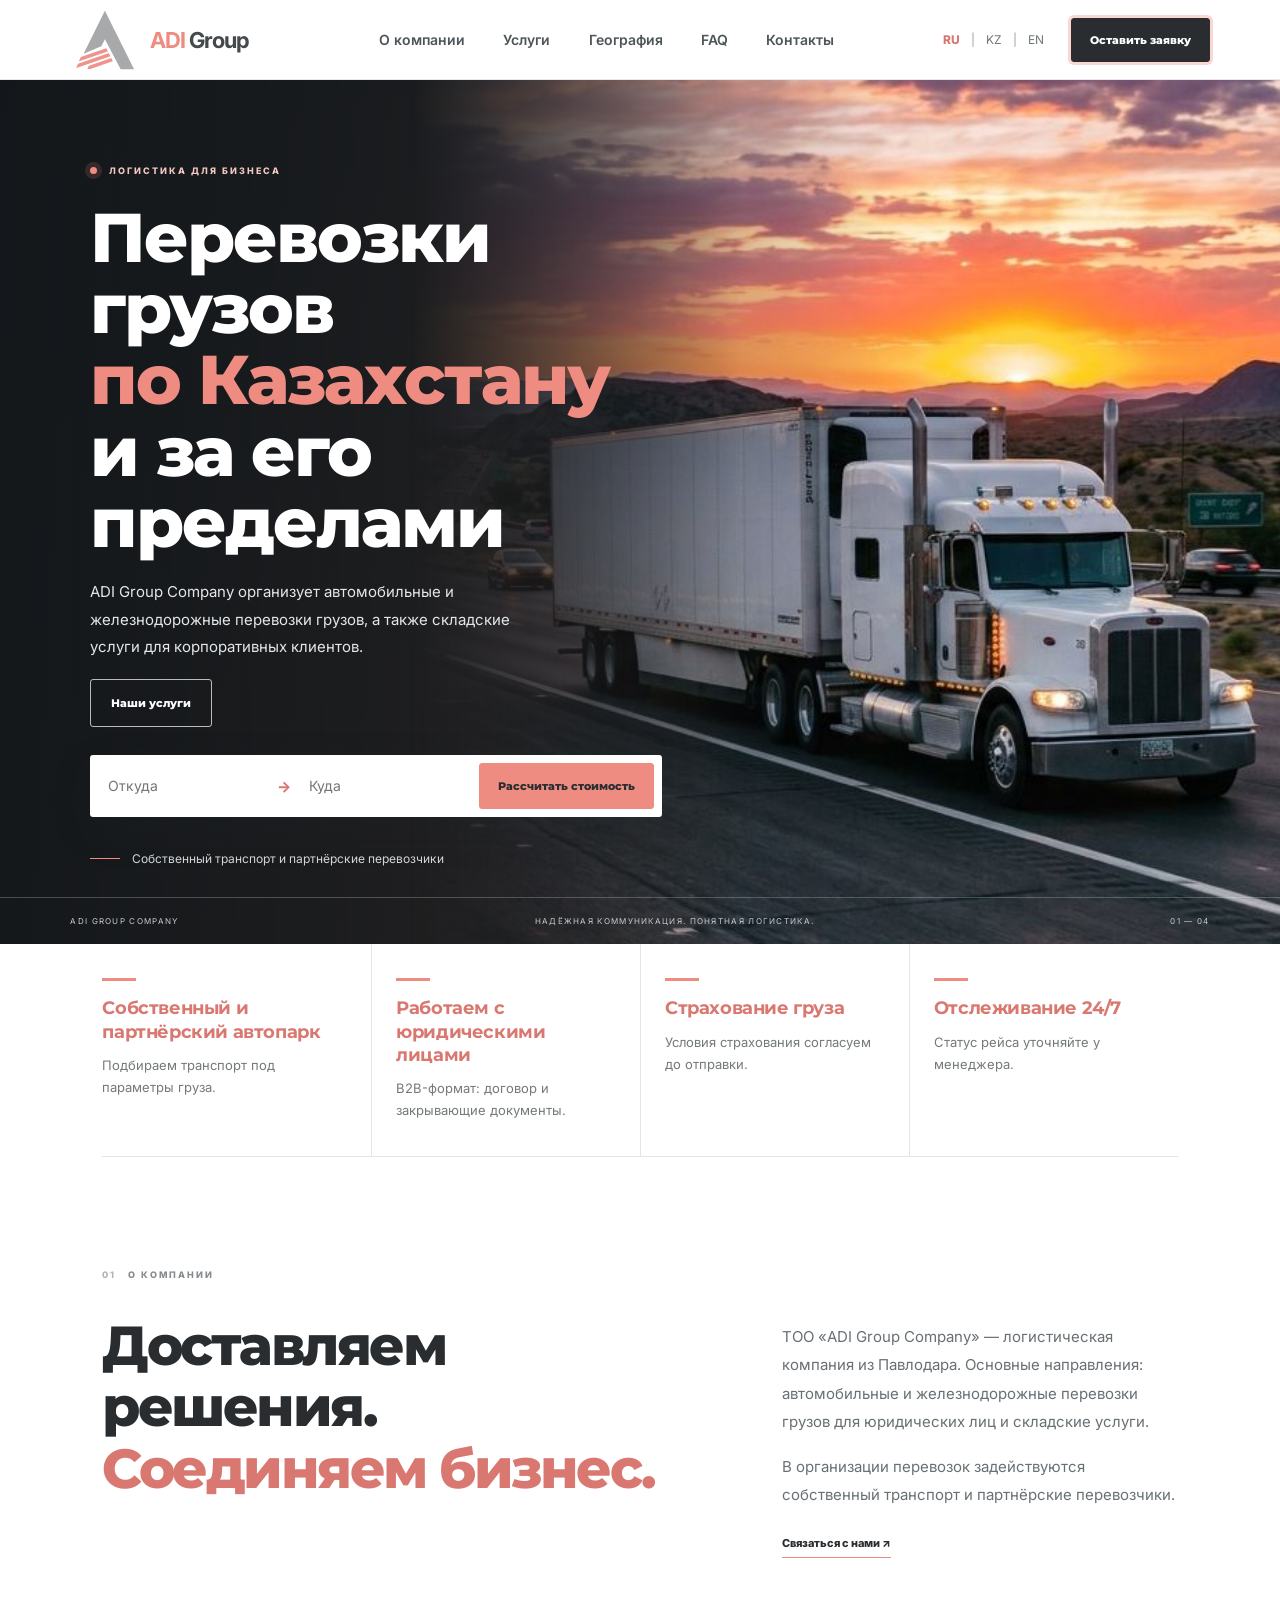
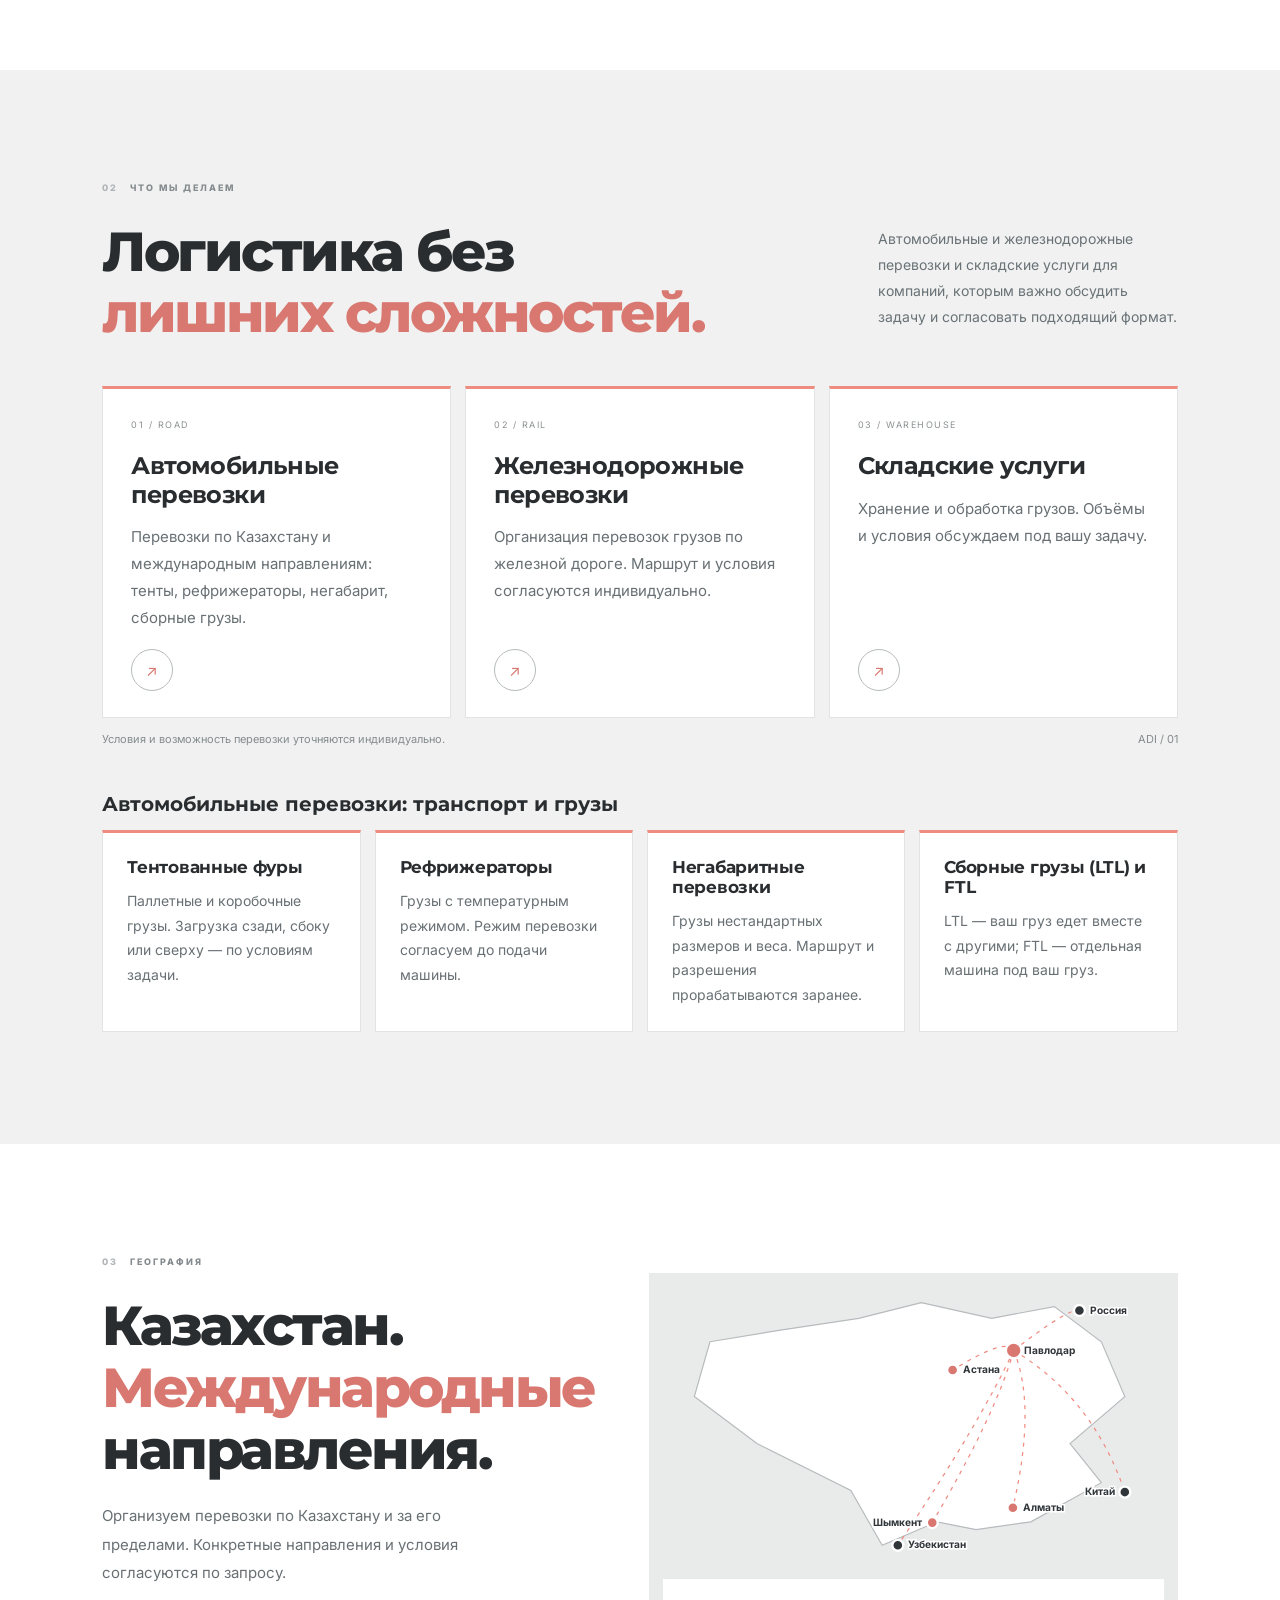
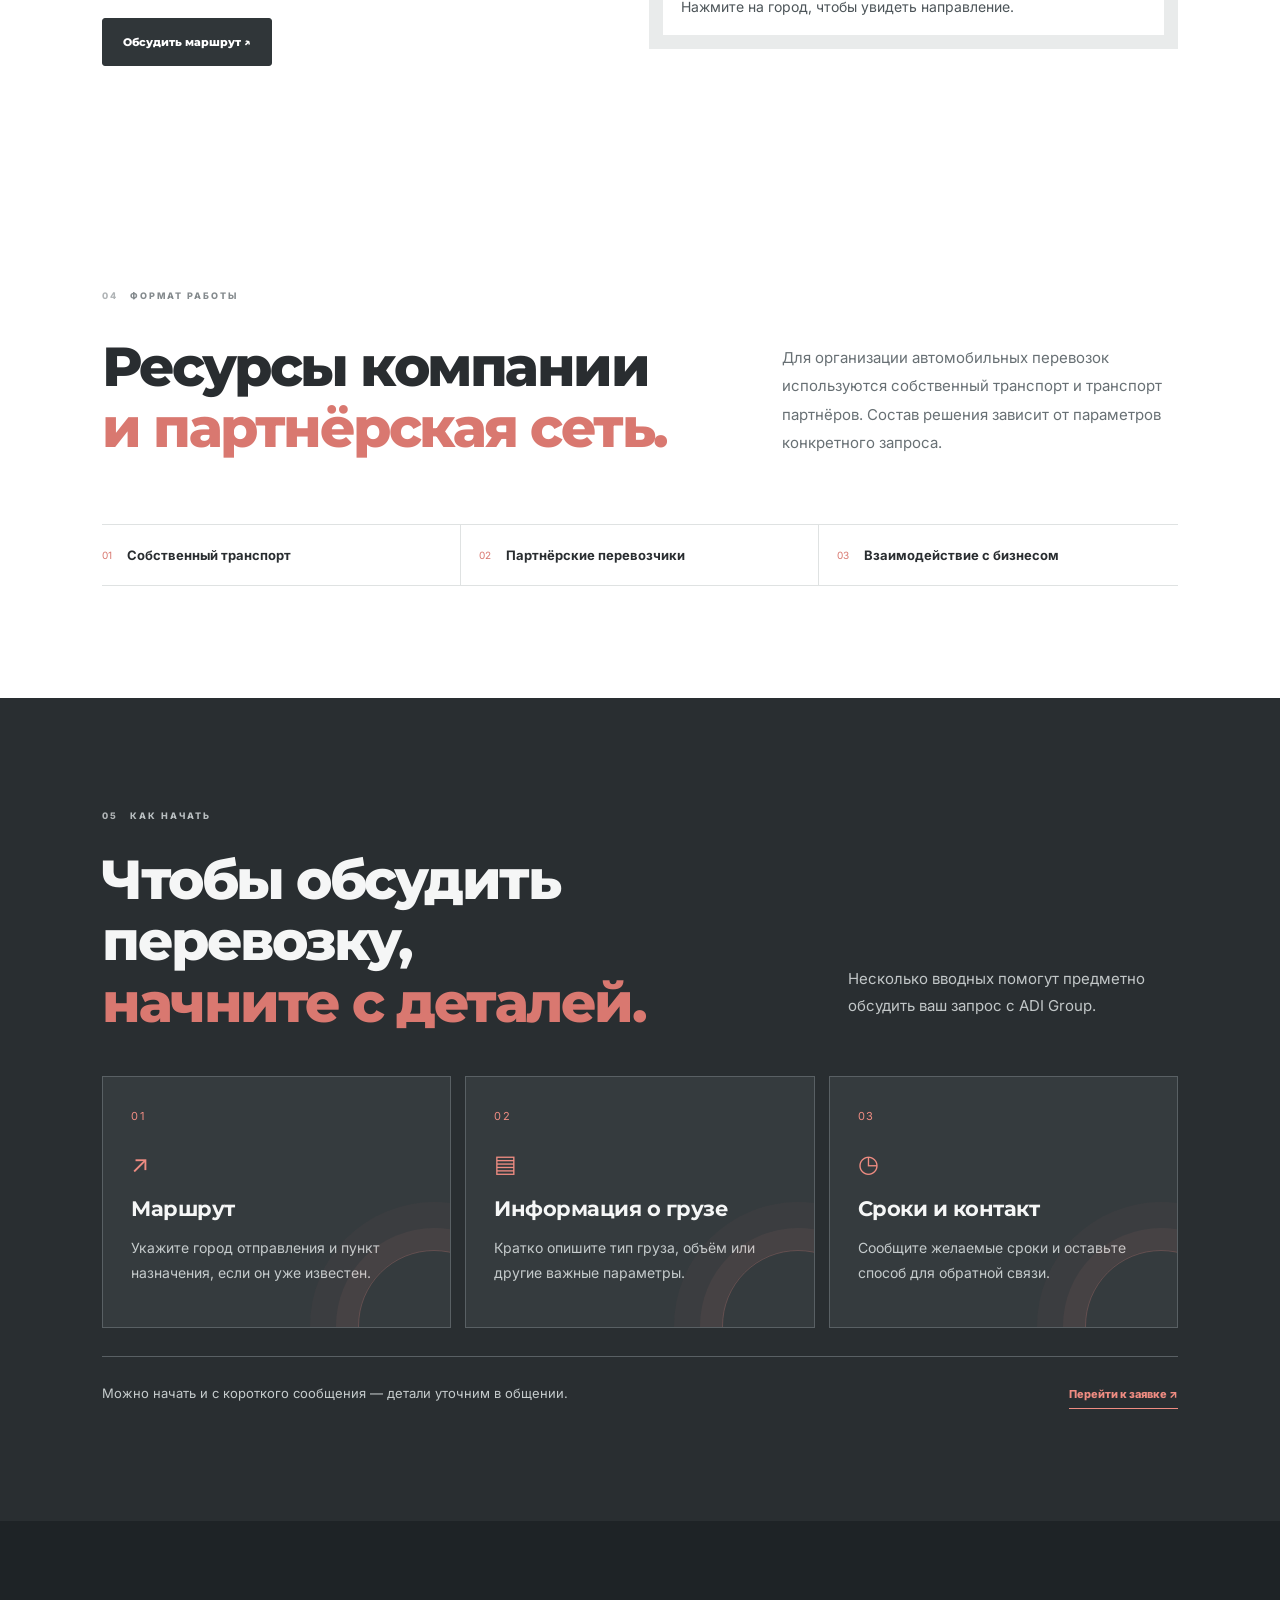
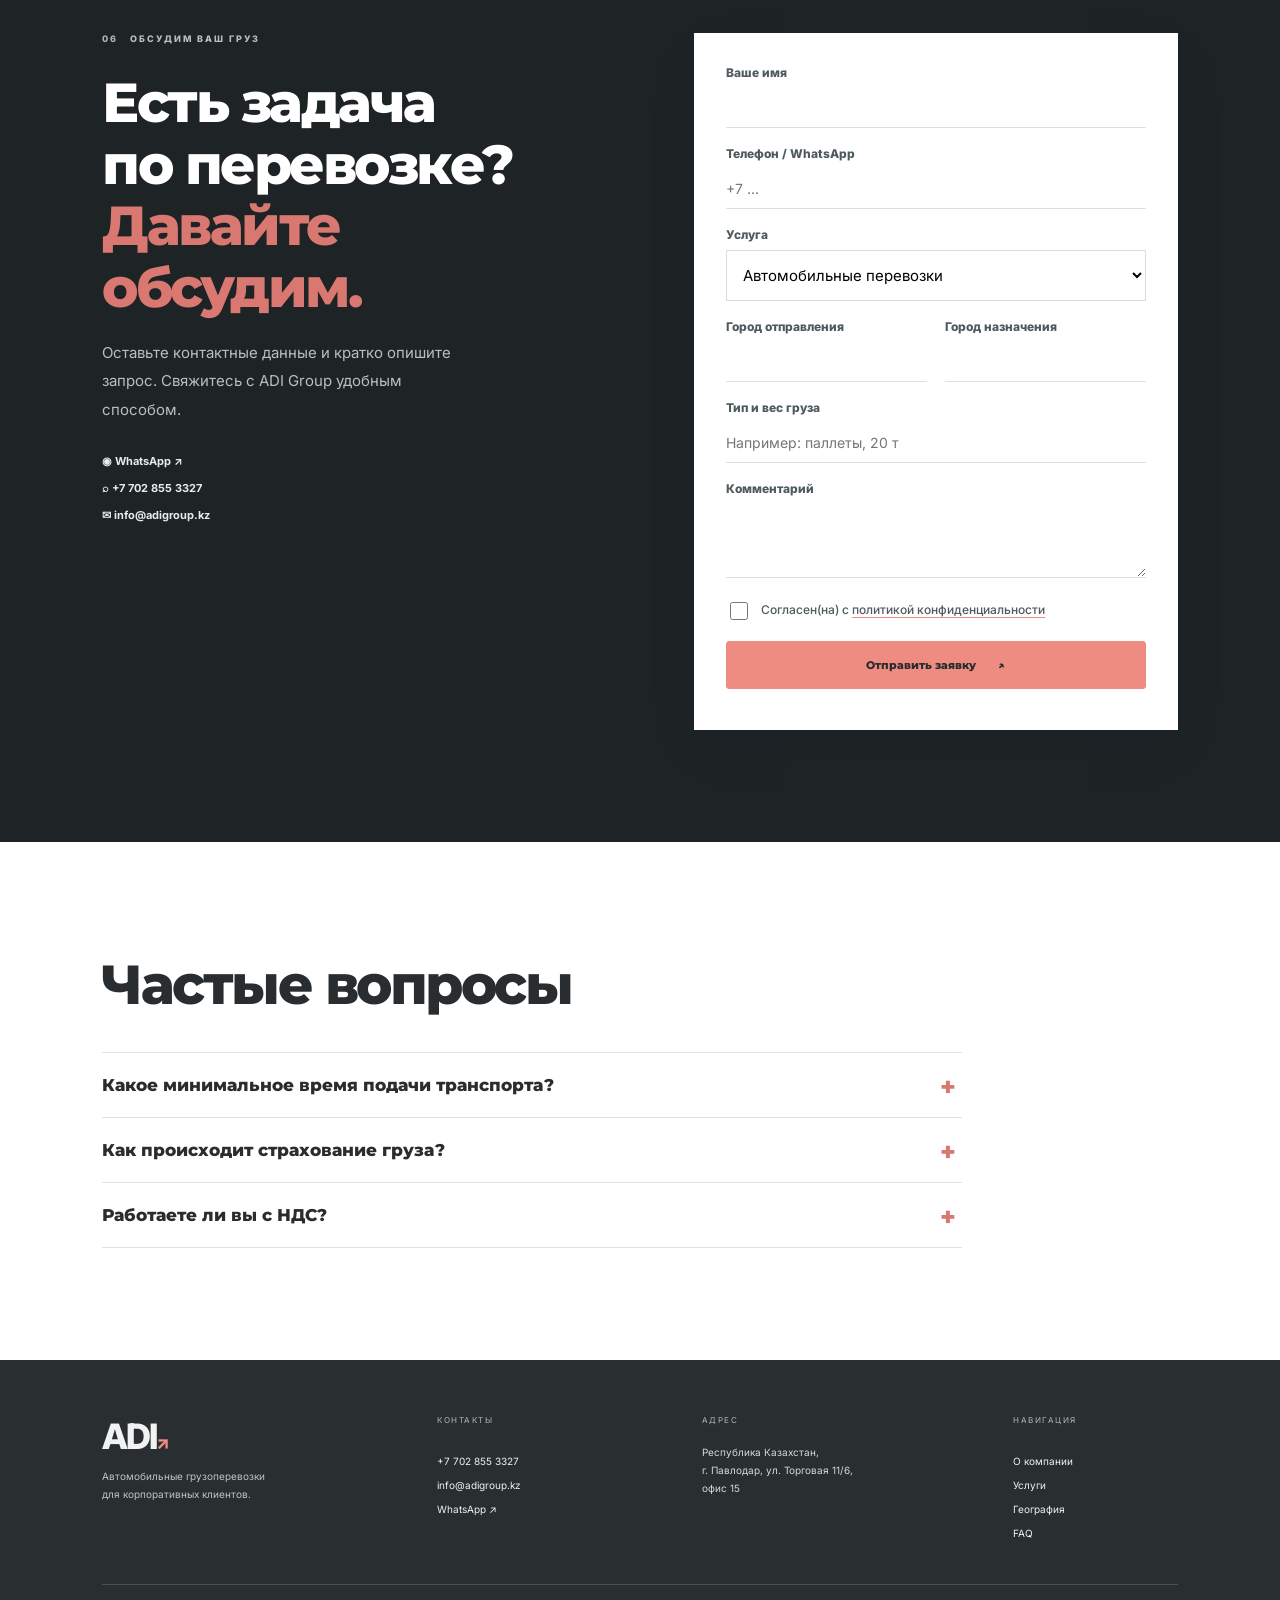
==== commit 0a0eebaa: "Add files via upload" ====
--- a/index.html
+++ b/index.html
@@ -4,22 +4,23 @@
 <meta charset="utf-8">
 <meta name="viewport" content="width=device-width, initial-scale=1">
 <meta name="theme-color" content="#ffffff">
+<link rel="icon" type="image/svg+xml" href="adi-logo.svg">
 <link rel="icon" type="image/png" sizes="32x32" href="favicon-32.png">
 <link rel="icon" type="image/png" sizes="192x192" href="favicon-192.png">
 <link rel="apple-touch-icon" sizes="180x180" href="apple-touch-icon.png">
 <meta name="description" content="ADI Group Company — автомобильные и железнодорожные перевозки, складские услуги для бизнеса по Казахстану и СНГ. Тентованные фуры, рефрижераторы, негабарит, сборные грузы. Расчёт стоимости онлайн.">
 <title>ADI Group Company — грузоперевозки по Казахстану и СНГ | Павлодар</title>
-<link rel="canonical" href="https://adigroup.kz/">
-<meta property="og:type" content="website"><meta property="og:site_name" content="ADI Group Company"><meta property="og:locale" content="ru_RU"><meta property="og:url" content="https://adigroup.kz/"><meta property="og:title" content="ADI Group Company — грузоперевозки по Казахстану и СНГ"><meta property="og:description" content="Автомобильные и ЖД перевозки, складские услуги. Рассчитайте стоимость онлайн."><meta property="og:image" content="https://adigroup.kz/og-image.png">
-<meta name="twitter:card" content="summary_large_image"><meta name="twitter:title" content="ADI Group Company — грузоперевозки"><meta name="twitter:image" content="https://adigroup.kz/og-image.png">
-<script type="application/ld+json">{"@context":"https://schema.org","@graph":[{"@type":"Organization","@id":"https://adigroup.kz/#org","name":"ADI Group Company","legalName":"ТОО «ADI Group Company»","url":"https://adigroup.kz/","logo":"https://adigroup.kz/adi-logo.png","email":"info@adigroup.kz","telephone":"+77028553327","taxID":"170940003684","address":{"@type":"PostalAddress","streetAddress":"ул. Торговая 11/6, офис 15","addressLocality":"Павлодар","addressCountry":"KZ"},"contactPoint":{"@type":"ContactPoint","telephone":"+77028553327","contactType":"sales","availableLanguage":["ru","kk","en"]}},{"@type":"LogisticsService","name":"Автомобильные и железнодорожные перевозки, складские услуги","serviceType":"Road freight, rail freight, warehousing","provider":{"@id":"https://adigroup.kz/#org"},"areaServed":["KZ","RU","CN","UZ"],"url":"https://adigroup.kz/#services"}]}</script>
+<link rel="canonical" href="https://adi-group.kz/">
+<meta property="og:type" content="website"><meta property="og:site_name" content="ADI Group Company"><meta property="og:locale" content="ru_RU"><meta property="og:url" content="https://adi-group.kz/"><meta property="og:title" content="ADI Group Company — грузоперевозки по Казахстану и СНГ"><meta property="og:description" content="Автомобильные и ЖД перевозки, складские услуги. Рассчитайте стоимость онлайн."><meta property="og:image" content="https://adi-group.kz/og-image.png">
+<meta name="twitter:card" content="summary_large_image"><meta name="twitter:title" content="ADI Group Company — грузоперевозки"><meta name="twitter:image" content="https://adi-group.kz/og-image.png">
+<script type="application/ld+json">{"@context":"https://schema.org","@graph":[{"@type":"Organization","@id":"https://adi-group.kz/#org","name":"ADI Group Company","legalName":"ТОО «ADI Group Company»","url":"https://adi-group.kz/","logo":"https://adi-group.kz/adi-logo.png","email":"info@adigroup.kz","telephone":"+77028553327","taxID":"170940003684","address":{"@type":"PostalAddress","streetAddress":"ул. Торговая 11/6, офис 15","addressLocality":"Павлодар","addressCountry":"KZ"},"contactPoint":{"@type":"ContactPoint","telephone":"+77028553327","contactType":"sales","availableLanguage":["ru","kk","en"]}},{"@type":"LogisticsService","name":"Автомобильные и железнодорожные перевозки, складские услуги","serviceType":"Road freight, rail freight, warehousing","provider":{"@id":"https://adi-group.kz/#org"},"areaServed":["KZ","RU","CN","UZ"],"url":"https://adi-group.kz/#services"}]}</script>
 <link rel="preconnect" href="https://fonts.googleapis.com"><link rel="stylesheet" href="https://fonts.googleapis.com/css2?family=Inter:wght@400;500;600&family=Montserrat:wght@600;700;800&display=swap">
-<link rel="stylesheet" href="styles.css?v=95">
+<link rel="stylesheet" href="styles.css?v=97">
 </head>
 <body>
 <header class="header">
   <a class="brand" href="#top" aria-label="ADI Group Company">
-    <img src="adi-logo.png" alt="ADI Group Company" onerror="this.style.display='none'">
+    <img src="adi-logo.svg" alt="ADI Group Company" width="68" height="70" onerror="this.style.display='none'">
     <span class="brand-fallback"><b><i>ADI</i> Group</b></span>
   </a>
   <nav class="nav" id="nav">
@@ -28,11 +29,12 @@
     <a href="#geography" data-i18n="navGeo">География</a>
     <a href="#faq" data-i18n="navFaq">FAQ</a>
     <a href="#contacts" data-i18n="navContacts">Контакты</a>
+    <a href="#request" class="nav-cta" data-i18n="request">Оставить заявку</a>
   </nav>
   <div class="header-actions">
     <div class="lang-switch" aria-label="Язык"><button class="lang active" data-lang="ru">RU</button><span>|</span><button class="lang" data-lang="kk">KZ</button><span>|</span><button class="lang" data-lang="en">EN</button></div>
     <a class="button button-small button-cta" href="#request" data-i18n="request">Оставить заявку</a>
-    <button class="menu-toggle" id="menuToggle" aria-label="Открыть меню">☰</button>
+    <button class="menu-toggle" id="menuToggle" aria-label="Открыть меню" aria-expanded="false" aria-controls="nav">☰</button>
   </div>
 </header>
 
@@ -53,7 +55,7 @@
     <div class="orbit orbit-one"></div><div class="orbit orbit-two"></div>
     <div class="route-label label-a"><span class="dot"></span> KZ <small data-i18n="routeLocal">Казахстан</small></div>
     <div class="route-label label-b"><span class="dot lime"></span><span data-i18n="routeIntl">Международные направления</span></div>
-    <img src="hero-truck.jpg?v=95" alt="" hidden onload="document.querySelector('.hero').classList.add('has-photo')">
+    <img src="hero-truck.jpg?v=97" alt="" hidden onload="document.querySelector('.hero').classList.add('has-photo')">
     <svg class="truck" viewBox="0 0 660 360" role="img" aria-label="Грузовой автомобиль">
       <defs><linearGradient id="cab" x1="0" y1="0" x2="1" y2="1"><stop stop-color="#f7f9fa"/><stop offset="1" stop-color="#9ea8ad"/></linearGradient><linearGradient id="trailer" x1="0" y1="0" x2="0" y2="1"><stop stop-color="#e9eef0"/><stop offset="1" stop-color="#8a969c"/></linearGradient></defs>
       <ellipse cx="333" cy="310" rx="280" ry="22" fill="#000" opacity=".35"/>
@@ -145,7 +147,7 @@
 </section>
 
 <section class="request section" id="request">
-  <div class="request-copy"><div class="section-kicker"><span>05</span><span data-i18n="requestKicker">ОБСУДИМ ВАШ ГРУЗ</span></div><h2 data-i18n="requestTitle">Есть задача<br>по перевозке?<br><em>Давайте обсудим.</em></h2><p data-i18n="requestText">Оставьте контактные данные и кратко опишите запрос. Свяжитесь с ADI Group удобным способом.</p><div class="quick-links"><a href="https://wa.me/77028553327" target="_blank" rel="noopener">◉ WhatsApp ↗</a><a href="tel:+77028553327">⌕ +7 702 855 3327</a><a href="mailto:info@adigroup.kz">✉ info@adigroup.kz</a></div></div>
+  <div class="request-copy"><div class="section-kicker"><span>06</span><span data-i18n="requestKicker">ОБСУДИМ ВАШ ГРУЗ</span></div><h2 data-i18n="requestTitle">Есть задача<br>по перевозке?<br><em>Давайте обсудим.</em></h2><p data-i18n="requestText">Оставьте контактные данные и кратко опишите запрос. Свяжитесь с ADI Group удобным способом.</p><div class="quick-links"><a href="https://wa.me/77028553327" target="_blank" rel="noopener">◉ WhatsApp ↗</a><a href="tel:+77028553327">⌕ +7 702 855 3327</a><a href="mailto:info@adigroup.kz">✉ info@adigroup.kz</a></div></div>
   <form class="request-form" id="leadForm" novalidate>
     <label><span data-i18n="formName">Ваше имя</span><input name="name" required autocomplete="name"></label>
     <label><span data-i18n="fPhone">Телефон / WhatsApp</span><input name="phone" type="tel" required placeholder="+7 ..." autocomplete="tel"></label>
@@ -175,5 +177,5 @@
   <div class="footer-top"><div class="footer-brand"><div class="footer-mark">ADI<span>↗</span></div><p data-i18n="footerDesc">Автомобильные грузоперевозки<br>для корпоративных клиентов.</p></div><div class="footer-contact"><span class="footer-label" data-i18n="footerContact">КОНТАКТЫ</span><a href="tel:+77028553327">+7 702 855 3327</a><a href="mailto:info@adigroup.kz">info@adigroup.kz</a><a href="https://wa.me/77028553327" target="_blank" rel="noopener">WhatsApp ↗</a></div><div class="footer-address"><span class="footer-label" data-i18n="footerAddress">АДРЕС</span><p data-i18n="address">Республика Казахстан,<br>г. Павлодар, ул. Торговая 11/6,<br>офис 15</p></div><div class="footer-nav"><span class="footer-label" data-i18n="footerMenu">НАВИГАЦИЯ</span><a href="#about" data-i18n="navAbout">О компании</a><a href="#services" data-i18n="navServices">Услуги</a><a href="#geography" data-i18n="navGeo">География</a><a href="#faq">FAQ</a></div></div>
   <div class="footer-bottom"><span>© <span id="year"></span> ADI Group Company</span><span data-i18n="footerLegal">ТОО «ADI Group Company» · БИН 170940003684</span><a href="#top" data-i18n="backTop">Наверх ↑</a></div>
 </footer>
-<script src="script.js?v=95"></script>
+<script src="script.js?v=97"></script>
 </body></html>
--- a/styles.css
+++ b/styles.css
@@ -1,4 +1,3 @@
-@import url('https://fonts.googleapis.com/css2?family=Manrope:wght@400;500;600;700;800&display=swap');
 :root{--bg:#f5f5f4;--panel:#fff;--text:#292d30;--muted:#74797c;--lime:#ef8c82;--line:rgba(45,49,52,.14);--coral:#ef8c82;--brand-gray:#a7a9ab}
 *{box-sizing:border-box}html{scroll-behavior:smooth;scroll-padding-top:82px}body{margin:0;background:#f5f5f4;color:#292d30;font-family:Manrope,Arial,sans-serif}a{color:inherit;text-decoration:none}
 .header{height:80px;background:#fff;color:#303437;display:flex;align-items:center;justify-content:space-between;padding:0 clamp(20px,5.5vw,86px);position:sticky;top:0;z-index:20;border-bottom:1px solid #e8e9e8}
@@ -72,7 +71,7 @@
 .cargo{display:grid;grid-template-columns:repeat(4,1fr);gap:14px;margin-top:14px}.cargo article{background:#fff;border:1px solid #e2e4e4;border-top:3px solid #ef8c82;padding:24px}.cargo b{font-size:17px;letter-spacing:-.3px}.cargo p{font-size:14px;line-height:1.75;color:#687074;margin:12px 0 0}
 .stats{display:grid;grid-template-columns:repeat(4,1fr);margin-top:44px;border:1px solid #dfe2e2}.stats>div{padding:26px 22px;border-right:1px solid #dfe2e2;display:flex;flex-direction:column;gap:10px}.stats>div:last-child{border:0}.stats b{font-size:18px;line-height:1.3;letter-spacing:-.4px}.stats span{font-size:13px;line-height:1.7;color:#74797c}
 .imap{height:auto;background:#e9ebeb;padding:14px}.imap svg{width:100%;display:block}.kz{fill:#fff;stroke:#b7bbbd;stroke-width:1.5}.routes path{fill:none;stroke:#ef8c82;stroke-width:1.6;stroke-dasharray:5 7;animation:dash 24s linear infinite}@keyframes dash{to{stroke-dashoffset:-240}}
-.node{cursor:pointer}.node circle{fill:#d97870;stroke:#fff;stroke-width:3;transition:r .2s}.node.intl circle{fill:#303639}.node text{font:700 13px Manrope,Arial,sans-serif;fill:#303639;paint-order:stroke;stroke:#fff;stroke-width:4px}.node:hover circle,.node:focus-visible circle,.node.on circle{r:11}.node.hub circle{r:10}.node:focus-visible{outline:none}
+.node{cursor:pointer}.node circle{fill:#d97870;stroke:#fff;stroke-width:3;transition:r .2s}.node.intl circle{fill:#303639}.node text{font:700 13px Inter,Arial,sans-serif;fill:#303639;paint-order:stroke;stroke:#fff;stroke-width:4px}.node:hover circle,.node:focus-visible circle,.node.on circle{r:11}.node.hub circle{r:10}.node:focus-visible{outline:none}
 .map-info{background:#fff;padding:16px 18px;font-size:14px;line-height:1.7;color:#4d5559;margin-top:10px;display:flex;justify-content:space-between;align-items:center;gap:14px;flex-wrap:wrap}.map-info .button{padding:11px 14px}
 .faq{background:#fff}.faq-list{margin-top:36px;max-width:860px;border-top:1px solid #dfe2e2}.faq details{border-bottom:1px solid #dfe2e2}.faq summary{cursor:pointer;list-style:none;padding:22px 40px 22px 0;font-weight:800;font-size:17px;position:relative}.faq summary::-webkit-details-marker{display:none}.faq summary::after{content:"+";position:absolute;right:6px;top:18px;font-size:26px;color:#d97870;transition:transform .2s}.faq details[open] summary::after{transform:rotate(45deg)}.faq details p{margin:0 0 22px;font-size:15px;line-height:1.85;color:#687074;max-width:700px}
 .two{display:grid;grid-template-columns:1fr 1fr;gap:18px}.consent{display:flex!important;gap:10px;align-items:flex-start}.consent input{width:18px;height:18px;margin-top:2px;accent-color:#d97870}.consent>span{font-size:12px!important;font-weight:500!important;line-height:1.6;margin:0!important}.consent a{border-bottom:1px solid #ef8c82}.hp{position:absolute;left:-9999px}.form-status.ok{color:#2f7a4d}
@@ -96,10 +95,30 @@
 @media(max-width:680px){.benefits .stats>div,.benefits .stats>div+div{padding:22px 0;border-left:0}.hero{background-position:70% center}}
 
 /* v9.1 — позиция фото: фура правее и выше */
-.hero::before{content:"";position:absolute;z-index:0;right:0;top:-16%;width:68%;height:118%;background:linear-gradient(90deg,rgba(18,22,25,.45),transparent 55%),url(hero-truck.jpg?v=95) 50% 50%/cover no-repeat;-webkit-mask-image:linear-gradient(90deg,transparent 0,#000 38%);mask-image:linear-gradient(90deg,transparent 0,#000 38%)}
+.hero::before{content:"";position:absolute;z-index:0;right:0;top:-16%;width:68%;height:118%;background:linear-gradient(90deg,rgba(18,22,25,.45),transparent 55%),url(hero-truck.jpg?v=97) 50% 50%/cover no-repeat;-webkit-mask-image:linear-gradient(90deg,transparent 0,#000 38%);mask-image:linear-gradient(90deg,transparent 0,#000 38%)}
 @media(max-width:900px){.hero::before{width:80%}}
 @media(max-width:680px){.hero::before{width:100%;height:46%;top:auto;bottom:48px;background-position:60% 50%;-webkit-mask-image:linear-gradient(180deg,transparent 0,#000 35%);mask-image:linear-gradient(180deg,transparent 0,#000 35%)}}
 /* услуги: авто / ЖД / склад */
 .svc-grid{display:grid;grid-template-columns:repeat(3,1fr);gap:14px;margin-top:40px}.svc{position:relative;background:#fff;border:1px solid #e2e4e4;border-top:3px solid #ef8c82;padding:30px 28px 86px;min-height:300px}.svc h3{font-size:24px;line-height:1.2;letter-spacing:-.6px;margin:22px 0 14px}.svc p{font-size:15px;line-height:1.8;color:#687074;margin:0}.svc .round-arrow{position:absolute;left:28px;bottom:26px}.cargo-head{margin:46px 0 0;font-size:20px}
 select{width:100%;padding:14px 12px;font:inherit;border:1px solid #d8dcdc;background:#fff}
 @media(max-width:900px){.svc-grid{grid-template-columns:1fr}.svc{min-height:0}}
+
+/* v9.2 — мобильная адаптация */
+.consent>span span{display:inline!important;margin:0!important;font-size:inherit!important;font-weight:inherit!important}
+.nav-cta{display:none}
+@media(max-width:680px){
+  h2{letter-spacing:-1.2px}
+  .hero h1{letter-spacing:-1.5px}
+  .quick input,.request-form input,.request-form textarea,.request-form select{font-size:16px}
+  .lang{padding:8px 4px;min-height:36px}
+  .menu-toggle{padding:6px 2px;cursor:pointer}
+  .nav a{padding:12px 0;font-size:16px}
+  .nav .nav-cta{display:block;margin-top:8px;padding:14px 16px;text-align:center;background:#292d30;color:#fff;border-radius:3px;font-weight:800}
+  .nav .nav-cta::after{display:none}
+  .imap{padding:8px}
+  .node text{font-size:24px;stroke-width:6px}
+  .node circle{r:10}.node.hub circle{r:13}.node:hover circle,.node:focus-visible circle,.node.on circle{r:14}
+  .map-info{font-size:14px;padding:14px}
+  .map-info .button{width:100%}
+  .service-foot{gap:12px}
+}
